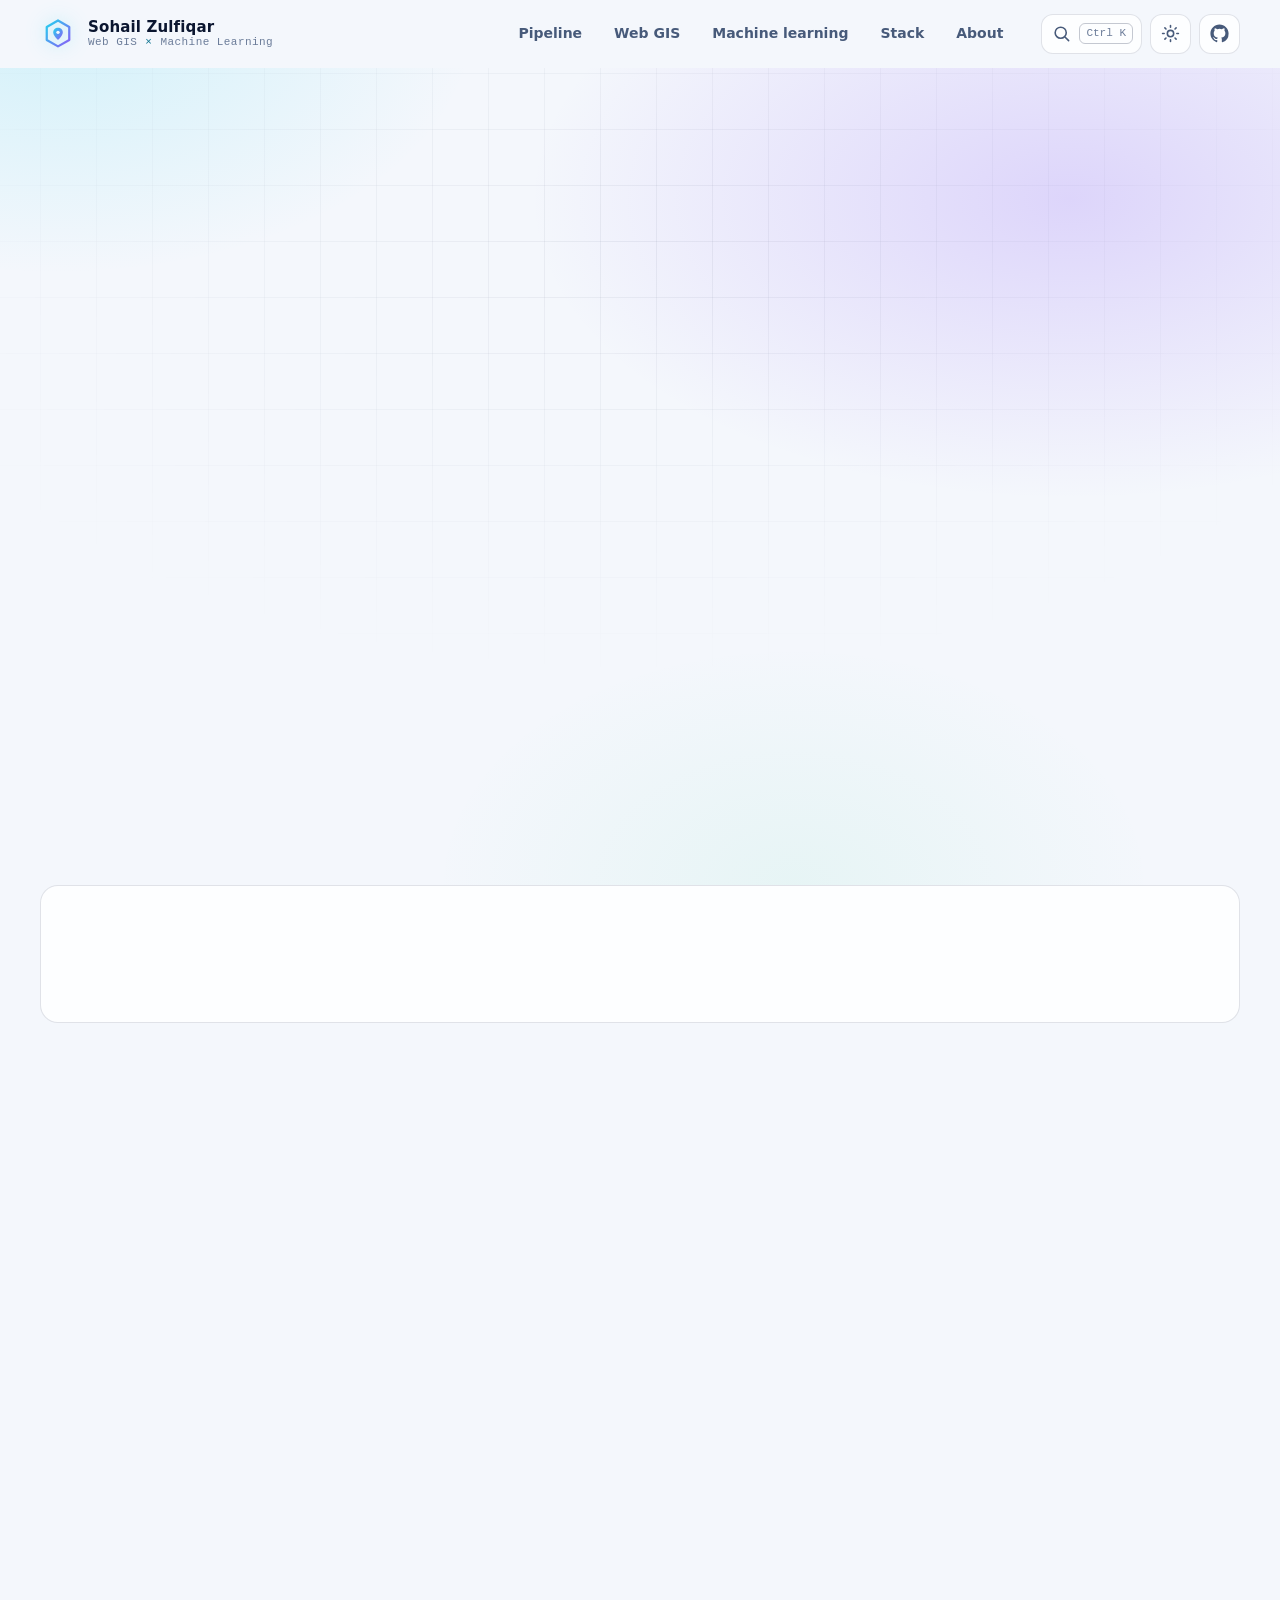
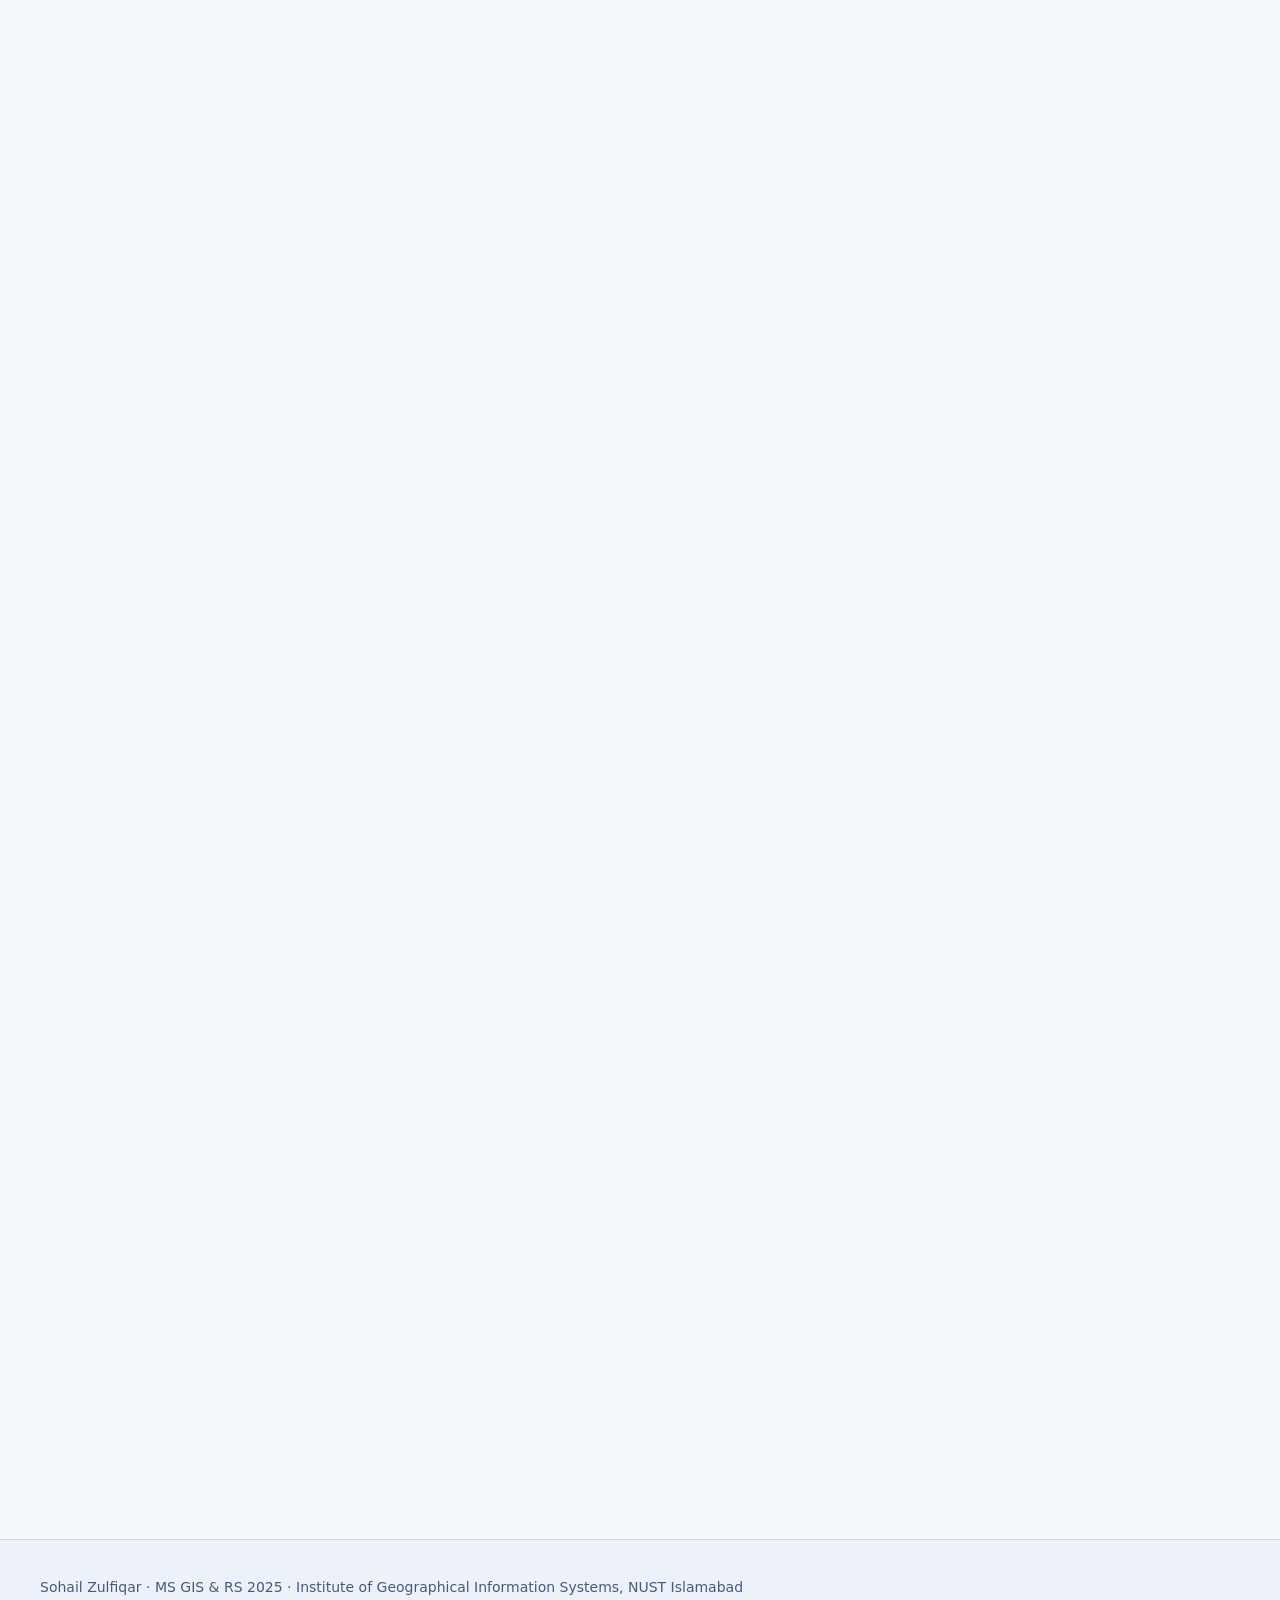
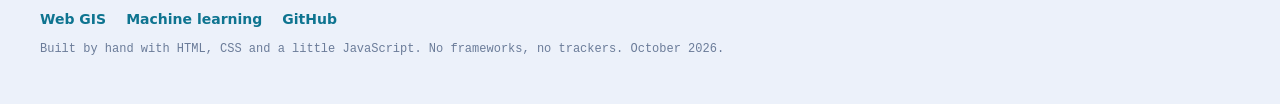
==== index.html @ 29eabd09 "Add the page: content, styles and both colour themes (reads fully without scripts)" ====
<!DOCTYPE html>
<html lang="en" data-theme="dark">
<head>
   <meta charset="utf-8">
   <meta name="viewport" content="width=device-width, initial-scale=1">
   <title>Sohail Zulfiqar · Web GIS × Machine Learning</title>
   <meta name="description" content="Web GIS and machine learning coursework by Sohail Zulfiqar, MS Remote Sensing and GIS at NUST IGIS: Leaflet maps, Django and PostGIS, regression and clustering notebooks.">
   <meta name="color-scheme" content="dark light">
   <meta name="theme-color" content="#050912">
   <meta property="og:type" content="website">
   <meta property="og:title" content="Sohail Zulfiqar · Web GIS × Machine Learning">
   <meta property="og:description" content="Interactive maps, spatial databases and APIs, plus regression and clustering notebooks. Coursework built end to end and published openly.">
   <meta property="og:image" content="https://sohailzulfiqarrao.github.io/assets/img/og-card.png">
   <meta name="twitter:card" content="summary_large_image">
   <link rel="icon" type="image/svg+xml" href="assets/img/favicon.svg">
   <link rel="stylesheet" href="assets/css/style.css">
   <script>
      /* set the theme before the first paint, and tell the CSS that scripts are running */
      (function () {
         var root = document.documentElement;
         root.classList.add('js');
         try {
            var saved = localStorage.getItem('theme');
            if (saved === 'light' || saved === 'dark') { root.dataset.theme = saved; }
            else if (window.matchMedia && matchMedia('(prefers-color-scheme: light)').matches) { root.dataset.theme = 'light'; }
         } catch (e) { /* storage blocked: keep the default */ }
      })();
   </script>
</head>
<body id="top">

<svg width="0" height="0" style="position:absolute" aria-hidden="true" focusable="false">
   <defs>
      <linearGradient id="mark-g" x1="0" y1="0" x2="1" y2="1"><stop offset="0" stop-color="#22d3ee"/><stop offset="1" stop-color="#8b5cf6"/></linearGradient>
      <symbol id="i-arrow" viewBox="0 0 24 24"><path d="M7 17L17 7M8 7h9v9" fill="none" stroke="currentColor" stroke-width="2" stroke-linecap="round" stroke-linejoin="round"/></symbol>
      <symbol id="i-github" viewBox="0 0 24 24"><path fill="currentColor" d="M12 .5C5.65.5.5 5.65.5 12c0 5.08 3.29 9.39 7.86 10.91.58.1.79-.25.79-.56v-2c-3.2.7-3.87-1.37-3.87-1.37-.52-1.33-1.28-1.69-1.28-1.69-1.05-.72.08-.7.08-.7 1.16.08 1.77 1.19 1.77 1.19 1.03 1.77 2.7 1.26 3.36.96.1-.75.4-1.26.73-1.55-2.55-.29-5.24-1.28-5.24-5.69 0-1.26.45-2.28 1.19-3.09-.12-.29-.52-1.46.11-3.05 0 0 .97-.31 3.17 1.18a11 11 0 0 1 5.77 0c2.2-1.49 3.17-1.18 3.17-1.18.63 1.59.23 2.76.11 3.05.74.81 1.19 1.83 1.19 3.09 0 4.42-2.69 5.39-5.25 5.68.41.36.78 1.06.78 2.14v3.17c0 .31.21.67.8.56A11.51 11.51 0 0 0 23.5 12C23.5 5.65 18.35.5 12 .5Z"/></symbol>
      <symbol id="i-search" viewBox="0 0 24 24"><g fill="none" stroke="currentColor" stroke-width="2" stroke-linecap="round"><circle cx="11" cy="11" r="7"/><path d="M21 21l-4.3-4.3"/></g></symbol>
      <symbol id="i-sun" viewBox="0 0 24 24"><g fill="none" stroke="currentColor" stroke-width="2" stroke-linecap="round"><circle cx="12" cy="12" r="4"/><path d="M12 2v2M12 20v2M4.9 4.9l1.4 1.4M17.7 17.7l1.4 1.4M2 12h2M20 12h2M4.9 19.1l1.4-1.4M17.7 6.3l1.4-1.4"/></g></symbol>
      <symbol id="i-moon" viewBox="0 0 24 24"><path d="M21 12.8A9 9 0 1 1 11.2 3a7 7 0 0 0 9.8 9.8z" fill="none" stroke="currentColor" stroke-width="2" stroke-linejoin="round"/></symbol>
      <symbol id="i-menu" viewBox="0 0 24 24"><path d="M4 7h16M4 12h16M4 17h16" fill="none" stroke="currentColor" stroke-width="2" stroke-linecap="round"/></symbol>
      <symbol id="i-globe" viewBox="0 0 24 24"><g fill="none" stroke="currentColor" stroke-width="1.8" stroke-linecap="round"><circle cx="12" cy="12" r="9"/><path d="M3 12h18M12 3a14 14 0 0 1 0 18M12 3a14 14 0 0 0 0 18"/></g></symbol>
      <symbol id="i-db" viewBox="0 0 24 24"><g fill="none" stroke="currentColor" stroke-width="1.8" stroke-linecap="round"><ellipse cx="12" cy="5" rx="8" ry="3"/><path d="M4 5v14c0 1.7 3.6 3 8 3s8-1.3 8-3V5M4 12c0 1.7 3.6 3 8 3s8-1.3 8-3"/></g></symbol>
      <symbol id="i-server" viewBox="0 0 24 24"><g fill="none" stroke="currentColor" stroke-width="1.8" stroke-linecap="round"><rect x="3" y="4" width="18" height="7" rx="2"/><rect x="3" y="13" width="18" height="7" rx="2"/><path d="M7 7.5h.01M7 16.5h.01"/></g></symbol>
      <symbol id="i-map" viewBox="0 0 24 24"><path d="M9 4L3 6v14l6-2 6 2 6-2V4l-6 2-6-2zM9 4v14M15 6v14" fill="none" stroke="currentColor" stroke-width="1.8" stroke-linejoin="round" stroke-linecap="round"/></symbol>
      <symbol id="i-cpu" viewBox="0 0 24 24"><g fill="none" stroke="currentColor" stroke-width="1.8" stroke-linecap="round"><rect x="6" y="6" width="12" height="12" rx="2"/><rect x="10" y="10" width="4" height="4"/><path d="M9 2v3M15 2v3M9 19v3M15 19v3M2 9h3M2 15h3M19 9h3M19 15h3"/></g></symbol>
      <symbol id="i-spark" viewBox="0 0 24 24"><path d="M12 3l1.9 5.1L19 10l-5.1 1.9L12 17l-1.9-5.1L5 10l5.1-1.9zM19 16l.8 2.2L22 19l-2.2.8L19 22l-.8-2.2L16 19l2.2-.8z" fill="none" stroke="currentColor" stroke-width="1.6" stroke-linejoin="round"/></symbol>
      <symbol id="i-cmd" viewBox="0 0 24 24"><path d="M9 6a3 3 0 1 0-3 3h12a3 3 0 1 0-3-3v12a3 3 0 1 0 3-3H6a3 3 0 1 0 3 3V6z" fill="none" stroke="currentColor" stroke-width="1.8" stroke-linejoin="round"/></symbol>
   </defs>
</svg>

<a class="skip-link" href="#main">Skip to content</a>

<header class="site-header" id="site-header">
   <div class="wrap bar">
      <a class="brand" href="#top" aria-label="Sohail Zulfiqar, back to the top">
         <svg class="mark" viewBox="0 0 64 64" aria-hidden="true">
            <path d="M32 8l20 11.5v23L32 54 12 42.5v-23z" fill="none" stroke="url(#mark-g)" stroke-width="4" stroke-linejoin="round"/>
            <path d="M32 21c-5 0-8.5 3.7-8.5 8.2 0 6 8.5 13 8.5 13s8.5-7 8.5-13C40.5 24.7 37 21 32 21z" fill="url(#mark-g)"/>
            <circle cx="32" cy="29" r="3" fill="var(--bg)"/>
         </svg>
         <span class="brand-text"><strong>Sohail Zulfiqar</strong><small>Web GIS <i>×</i> Machine Learning</small></span>
      </a>

      <nav id="nav" class="nav" aria-label="Sections">
         <a href="#pipeline">Pipeline</a>
         <a href="#webgis">Web GIS</a>
         <a href="#ml">Machine learning</a>
         <a href="#stack">Stack</a>
         <a href="#about">About</a>
      </nav>

      <div class="tools">
         <button class="icon-btn kbd-btn" id="open-palette" type="button" aria-label="Open quick jump (Ctrl K)">
            <svg aria-hidden="true"><use href="#i-search"/></svg><span class="kbd">Ctrl K</span>
         </button>
         <button class="icon-btn" id="theme-toggle" type="button" aria-label="Switch colour theme">
            <svg class="sun" aria-hidden="true"><use href="#i-sun"/></svg>
            <svg class="moon" aria-hidden="true"><use href="#i-moon"/></svg>
         </button>
         <a class="icon-btn" href="https://github.com/sohailzulfiqarrao" target="_blank" rel="noopener" aria-label="GitHub profile">
            <svg aria-hidden="true"><use href="#i-github"/></svg>
         </a>
         <button class="icon-btn menu-btn" id="menu-toggle" type="button" aria-label="Open menu" aria-expanded="false" aria-controls="nav">
            <svg aria-hidden="true"><use href="#i-menu"/></svg>
         </button>
      </div>
   </div>
</header>

<main id="main">

<!-- ============ HERO ============ -->
<section class="hero" aria-labelledby="hero-title">
   <div class="hero-bg" aria-hidden="true"></div>
   <div class="wrap hero-grid">
      <div class="hero-copy">
         <p class="chip reveal"><i class="dot live"></i> MS Remote Sensing &amp; GIS · NUST IGIS · Fall 2026</p>
         <h1 id="hero-title" class="reveal">Web GIS meets <span class="grad">machine&nbsp;learning</span>.</h1>
         <p class="lead reveal">
            Interactive maps, spatial databases and APIs on one side. Regression and clustering notebooks on the other.
            Coursework built end to end, with a live page and a written report for every piece.
         </p>
         <div class="cta reveal">
            <a class="btn btn-primary" href="https://sohailzulfiqarrao.github.io/webgis-ms25igis-578135/" target="_blank" rel="noopener">
               Explore the Web GIS labs <svg aria-hidden="true"><use href="#i-arrow"/></svg>
            </a>
            <a class="btn btn-ghost" href="https://sohailzulfiqarrao.github.io/aml-ms25igis-578135/" target="_blank" rel="noopener">
               See the ML assignments <svg aria-hidden="true"><use href="#i-arrow"/></svg>
            </a>
         </div>
         <ul class="meta-row reveal" aria-label="Main tools">
            <li>Leaflet</li><li>Django</li><li>PostGIS</li><li>Python</li><li>scikit-learn</li>
         </ul>
      </div>

      <div class="viz reveal" aria-label="Pakistan's 160 districts drawn as a network graph">
         <div class="viz-bar">
            <span class="dots" aria-hidden="true"><i></i><i></i><i></i></span>
            <span class="viz-title">pakistan.districts &rarr; graph</span>
            <span class="viz-tag">160 nodes · k = 3</span>
         </div>
         <div class="viz-stage">
            <canvas id="network" aria-hidden="true"></canvas>
            <div class="viz-fallback" aria-hidden="true">160 districts · 7 provinces</div>
            <div class="hud" aria-label="Recent results">
               <div class="hud-head"><span>results.log</span><span class="rec"><i class="dot live"></i> verified</span></div>
               <pre class="hud-body" id="hud-body" aria-live="off"></pre>
               <noscript><pre class="hud-body">[webgis] 160 districts saved to PostGIS
[webgis] /api/where/ → Islamabad · pop 2,363,863
[ml]     OLS, 87 rows · test R² 0.785 · RMSE 1.78 mm
[ml]     K-means k=10 · ARI 0.62 on 25,311 unseen offers</pre></noscript>
            </div>
         </div>
      </div>
   </div>
</section>

<!-- ============ NUMBERS ============ -->
<section class="stats" aria-label="At a glance">
   <div class="wrap stats-grid">
      <div class="stat reveal"><strong data-count="4">4</strong><span>Web GIS labs shipped</span></div>
      <div class="stat reveal"><strong data-count="160">160</strong><span>districts in PostGIS</span></div>
      <div class="stat reveal"><strong data-count="2">2</strong><span>machine learning assignments</span></div>
      <div class="stat reveal"><strong data-count="35311">35,311</strong><span>product offers clustered</span></div>
   </div>
</section>

<!-- ============ PIPELINE ============ -->
<section class="section" id="pipeline" aria-labelledby="pipeline-title">
   <div class="wrap">
      <header class="section-head reveal">
         <p class="kicker">// how it fits together</p>
         <h2 id="pipeline-title">One pipeline, two disciplines</h2>
         <p class="lead">Every project here sits on the same path, from raw spatial data to something a person can open in a browser.</p>
      </header>

      <ol class="steps">
         <li class="step reveal">
            <span class="step-icon"><svg aria-hidden="true"><use href="#i-globe"/></svg></span>
            <h3>Collect</h3>
            <p>Shapefiles and open data cleaned in QGIS and GDAL, exported as GeoJSON.</p>
            <p class="step-tags">QGIS · GDAL · GeoJSON</p>
         </li>
         <li class="step reveal">
            <span class="step-icon"><svg aria-hidden="true"><use href="#i-db"/></svg></span>
            <h3>Store</h3>
            <p>A spatial database with geometry columns and GiST indexes.</p>
            <p class="step-tags">PostgreSQL · PostGIS</p>
         </li>
         <li class="step reveal">
            <span class="step-icon"><svg aria-hidden="true"><use href="#i-server"/></svg></span>
            <h3>Serve</h3>
            <p>Django and GeoDjango publish the data as a GeoJSON API and an admin panel.</p>
            <p class="step-tags">Django · GeoDjango</p>
         </li>
         <li class="step reveal">
            <span class="step-icon"><svg aria-hidden="true"><use href="#i-map"/></svg></span>
            <h3>Map</h3>
            <p>Leaflet draws it: shaded districts, proportional symbols, popups and layers.</p>
            <p class="step-tags">Leaflet · OpenStreetMap</p>
         </li>
         <li class="step reveal">
            <span class="step-icon"><svg aria-hidden="true"><use href="#i-cpu"/></svg></span>
            <h3>Learn</h3>
            <p>Regression and clustering in notebooks, validated on data the model never saw.</p>
            <p class="step-tags">Python · scikit-learn · statsmodels</p>
         </li>
         <li class="step step-next reveal">
            <span class="step-icon"><svg aria-hidden="true"><use href="#i-spark"/></svg></span>
            <h3>Next</h3>
            <p>Model predictions as live layers on the map.</p>
            <p class="step-tags">on the roadmap</p>
         </li>
      </ol>
   </div>
</section>

<!-- ============ WEB GIS ============ -->
<section class="section" id="webgis" aria-labelledby="webgis-title">
   <div class="wrap">
      <header class="section-head reveal">
         <p class="kicker">// course 01 · Web GIS · Dr. Shahid Nawaz Khan</p>
         <h2 id="webgis-title">Web GIS labs</h2>
         <p class="lead">From a first Leaflet map to a Django app on a spatial database. Each lab has a live map and a written report.</p>
      </header>

      <div class="grid grid-2">
         <article class="card reveal" data-spot>
            <a class="media" href="https://sohailzulfiqarrao.github.io/webgis-ms25igis-578135/lab-1-First-Web-Map/" target="_blank" rel="noopener" tabindex="-1" aria-hidden="true">
               <img src="assets/img/lab-1.jpg" width="1100" height="700" loading="lazy" alt="">
            </a>
            <div class="body">
               <p class="meta"><span class="badge">Lab 01</span><span>2 hours</span></p>
               <h3>First Web Map</h3>
               <p>A Leaflet map of Islamabad with markers, popups and circles around the NUST campus, IGIS and the Faisal Mosque, published with GitHub Pages.</p>
               <ul class="tags"><li>HTML</li><li>CSS</li><li>Leaflet</li><li>Git</li></ul>
               <div class="actions">
                  <a class="link" href="https://sohailzulfiqarrao.github.io/webgis-ms25igis-578135/lab-1-First-Web-Map/" target="_blank" rel="noopener">Open map <svg aria-hidden="true"><use href="#i-arrow"/></svg></a>
                  <a class="link" href="https://github.com/sohailzulfiqarrao/webgis-ms25igis-578135/blob/main/lab-1-First-Web-Map/reports/lab01-report.md" target="_blank" rel="noopener">Report</a>
               </div>
            </div>
         </article>

         <article class="card reveal" data-spot>
            <a class="media" href="https://sohailzulfiqarrao.github.io/webgis-ms25igis-578135/lab-2-district-explorer/" target="_blank" rel="noopener" tabindex="-1" aria-hidden="true">
               <img src="assets/img/lab-2.jpg" width="1100" height="700" loading="lazy" alt="">
            </a>
            <div class="body">
               <p class="meta"><span class="badge">Lab 02</span><span>3 hours</span></p>
               <h3>District Explorer</h3>
               <p>Pakistan's 160 districts from a shapefile, converted to GeoJSON and shaded by 2023 census population, with popups, a legend and a province filter.</p>
               <ul class="tags"><li>QGIS</li><li>GeoJSON</li><li>Leaflet</li><li>JavaScript</li></ul>
               <div class="actions">
                  <a class="link" href="https://sohailzulfiqarrao.github.io/webgis-ms25igis-578135/lab-2-district-explorer/" target="_blank" rel="noopener">Open map <svg aria-hidden="true"><use href="#i-arrow"/></svg></a>
                  <a class="link" href="https://github.com/sohailzulfiqarrao/webgis-ms25igis-578135/blob/main/lab-2-district-explorer/report.md" target="_blank" rel="noopener">Report</a>
               </div>
            </div>
         </article>

         <article class="card reveal" data-spot>
            <a class="media" href="https://sohailzulfiqarrao.github.io/webgis-ms25igis-578135/lab-3-district-dashboard/" target="_blank" rel="noopener" tabindex="-1" aria-hidden="true">
               <img src="assets/img/lab-3.jpg" width="1100" height="700" loading="lazy" alt="">
            </a>
            <div class="body">
               <p class="meta"><span class="badge">Lab 03</span><span>3 hours</span></p>
               <h3>District Dashboard</h3>
               <p>Three basemaps and a layer control, density shading with hover highlighting, proportional circles in their own pane, and map events.</p>
               <ul class="tags"><li>QGIS</li><li>Leaflet</li><li>Layer control</li><li>Events</li></ul>
               <div class="actions">
                  <a class="link" href="https://sohailzulfiqarrao.github.io/webgis-ms25igis-578135/lab-3-district-dashboard/" target="_blank" rel="noopener">Open map <svg aria-hidden="true"><use href="#i-arrow"/></svg></a>
                  <a class="link" href="https://github.com/sohailzulfiqarrao/webgis-ms25igis-578135/blob/main/lab-3-district-dashboard/report.md" target="_blank" rel="noopener">Report</a>
               </div>
            </div>
         </article>

         <article class="card reveal" data-spot>
            <a class="media" href="https://sohailzulfiqarrao.github.io/webgis-ms25igis-578135/lab-4-GeoDjango_Getting_Started/web/" target="_blank" rel="noopener" tabindex="-1" aria-hidden="true">
               <img src="assets/img/lab-4.jpg" width="1100" height="700" loading="lazy" alt="">
            </a>
            <div class="body">
               <p class="meta"><span class="badge">Lab 04</span><span>3 hours</span><span class="pill">static snapshot</span></p>
               <h3>GeoDjango with PostGIS</h3>
               <p>The 160 districts move into PostGIS. Django serves them as GeoJSON, the admin panel edits them, and PostGIS answers which district contains a clicked point.</p>
               <ul class="tags"><li>Django</li><li>PostGIS</li><li>GeoDjango</li><li>Admin</li></ul>
               <div class="actions">
                  <a class="link" href="https://sohailzulfiqarrao.github.io/webgis-ms25igis-578135/lab-4-GeoDjango_Getting_Started/web/" target="_blank" rel="noopener">Open snapshot <svg aria-hidden="true"><use href="#i-arrow"/></svg></a>
                  <a class="link" href="https://github.com/sohailzulfiqarrao/webgis-ms25igis-578135/blob/main/lab-4-GeoDjango_Getting_Started/report.md" target="_blank" rel="noopener">Report</a>
               </div>
            </div>
         </article>
      </div>

      <p class="more reveal"><a class="btn btn-ghost" href="https://sohailzulfiqarrao.github.io/webgis-ms25igis-578135/" target="_blank" rel="noopener">Open the Web GIS hub <svg aria-hidden="true"><use href="#i-arrow"/></svg></a></p>
   </div>
</section>

<!-- ============ MACHINE LEARNING ============ -->
<section class="section" id="ml" aria-labelledby="ml-title">
   <div class="wrap">
      <header class="section-head reveal">
         <p class="kicker">// course 02 · Applied Machine Learning · Dr Hammad Gilani</p>
         <h2 id="ml-title">Machine learning assignments</h2>
         <p class="lead">Notebooks with the method, the diagnostics and an honest read of the results.</p>
      </header>

      <div class="grid grid-2">
         <article class="card card-ml reveal" data-spot>
            <a class="media" href="https://sohailzulfiqarrao.github.io/aml-ms25igis-578135/Assignments/Assignment%201/" target="_blank" rel="noopener" tabindex="-1" aria-hidden="true">
               <img src="assets/img/ml-1.jpg" width="1100" height="700" loading="lazy" alt="">
            </a>
            <div class="body">
               <p class="meta"><span class="badge badge-ml">Assignment 01</span><span>regression</span></p>
               <h3>Predicting evapotranspiration over Islamabad</h3>
               <p>Multiple linear regression on 87 observations of vegetation indices and climate variables, with collinearity pruned by variance inflation factors.</p>
               <dl class="metrics">
                  <div><dt>0.785</dt><dd>test R²</dd></div>
                  <div><dt>1.78 mm</dt><dd>test RMSE</dd></div>
                  <div><dt>NDVI</dt><dd>strongest predictor</dd></div>
               </dl>
               <ul class="tags"><li>Python</li><li>scikit-learn</li><li>statsmodels</li><li>VIF</li></ul>
               <div class="actions">
                  <a class="link" href="https://sohailzulfiqarrao.github.io/aml-ms25igis-578135/Assignments/Assignment%201/" target="_blank" rel="noopener">Results <svg aria-hidden="true"><use href="#i-arrow"/></svg></a>
                  <a class="link" href="https://github.com/sohailzulfiqarrao/aml-ms25igis-578135/blob/main/Assignments/Assignment%201/report.md" target="_blank" rel="noopener">Report</a>
                  <a class="link" href="https://github.com/sohailzulfiqarrao/aml-ms25igis-578135/blob/main/Assignments/Assignment%201/Islamabd_MLR_Assignment.ipynb" target="_blank" rel="noopener">Notebook</a>
               </div>
            </div>
         </article>

         <article class="card card-ml reveal" data-spot>
            <a class="media" href="https://sohailzulfiqarrao.github.io/aml-ms25igis-578135/Assignments/Assignment%202/" target="_blank" rel="noopener" tabindex="-1" aria-hidden="true">
               <img src="assets/img/ml-2.jpg" width="1100" height="700" loading="lazy" alt="">
            </a>
            <div class="body">
               <p class="meta"><span class="badge badge-ml">Assignment 02</span><span>clustering</span></p>
               <h3>Clustering e-commerce product offers</h3>
               <p>K-means, Ward, DBSCAN and Gaussian mixtures on 35,311 PriceRunner titles, embedded with TF-IDF and LSA, scored on offers never used for fitting.</p>
               <dl class="metrics">
                  <div><dt>0.62</dt><dd>ARI, K-means (k = 10)</dd></div>
                  <div><dt>25,311</dt><dd>unseen offers scored</dd></div>
                  <div><dt>0.82</dt><dd>stability under resampling</dd></div>
               </dl>
               <ul class="tags"><li>Python</li><li>scikit-learn</li><li>t-SNE</li><li>TF-IDF</li></ul>
               <div class="actions">
                  <a class="link" href="https://sohailzulfiqarrao.github.io/aml-ms25igis-578135/Assignments/Assignment%202/" target="_blank" rel="noopener">Results <svg aria-hidden="true"><use href="#i-arrow"/></svg></a>
                  <a class="link" href="https://sohailzulfiqarrao.github.io/aml-ms25igis-578135/Assignments/Assignment%202/Clustering_Report.pdf" target="_blank" rel="noopener">Report (PDF)</a>
                  <a class="link" href="https://github.com/sohailzulfiqarrao/aml-ms25igis-578135/blob/main/Assignments/Assignment%202/Clustering_Assignment.ipynb" target="_blank" rel="noopener">Notebook</a>
               </div>
            </div>
         </article>
      </div>

      <p class="more reveal"><a class="btn btn-ghost" href="https://sohailzulfiqarrao.github.io/aml-ms25igis-578135/" target="_blank" rel="noopener">Open the machine learning hub <svg aria-hidden="true"><use href="#i-arrow"/></svg></a></p>
   </div>
</section>

<!-- ============ STACK ============ -->
<section class="section" id="stack" aria-labelledby="stack-title">
   <div class="wrap">
      <header class="section-head reveal">
         <p class="kicker">// tools in use</p>
         <h2 id="stack-title">The stack</h2>
         <p class="lead">What the labs and assignments above were actually built with.</p>
      </header>

      <div class="stack-grid">
         <div class="stack-col reveal">
            <h3><i class="swatch c-cyan"></i> Geospatial</h3>
            <ul class="chips"><li>QGIS</li><li>GDAL / ogr2ogr</li><li>GeoJSON</li><li>PostgreSQL + PostGIS</li><li>OpenStreetMap</li><li>Esri basemaps</li></ul>
         </div>
         <div class="stack-col reveal">
            <h3><i class="swatch c-violet"></i> Web and backend</h3>
            <ul class="chips"><li>Leaflet</li><li>JavaScript</li><li>HTML &amp; CSS</li><li>Django + GeoDjango</li><li>Git &amp; GitHub Pages</li><li>VS Code</li></ul>
         </div>
         <div class="stack-col reveal">
            <h3><i class="swatch c-green"></i> Machine learning</h3>
            <ul class="chips"><li>Python</li><li>Jupyter</li><li>pandas &amp; NumPy</li><li>scikit-learn</li><li>statsmodels</li><li>Matplotlib &amp; seaborn</li></ul>
         </div>
      </div>
   </div>
</section>

<!-- ============ ABOUT ============ -->
<section class="section" id="about" aria-labelledby="about-title">
   <div class="wrap">
      <div class="about reveal">
         <div class="about-copy">
            <p class="kicker">// about</p>
            <h2 id="about-title">Sohail Zulfiqar</h2>
            <p class="lead">
               MS Remote Sensing and GIS student (2025 cohort) at the Institute of Geographical Information Systems,
               NUST, Islamabad. This page gathers my coursework in Web GIS and Applied Machine Learning: small, finished
               projects, each with a live page and a written report.
            </p>
            <div class="cta">
               <a class="btn btn-primary" href="https://github.com/sohailzulfiqarrao" target="_blank" rel="noopener">
                  <svg aria-hidden="true"><use href="#i-github"/></svg> github.com/sohailzulfiqarrao
               </a>
               <a class="btn btn-ghost" href="https://shahidnawazkhan.github.io/Fall2026WebGIS/" target="_blank" rel="noopener">
                  Web GIS course page <svg aria-hidden="true"><use href="#i-arrow"/></svg>
               </a>
            </div>
         </div>
         <dl class="about-facts">
            <div><dt>Program</dt><dd>MS Remote Sensing &amp; GIS, 2025</dd></div>
            <div><dt>Institute</dt><dd>IGIS, NUST Islamabad</dd></div>
            <div><dt>Web GIS</dt><dd>Dr. Shahid Nawaz Khan</dd></div>
            <div><dt>Applied ML</dt><dd>Dr Hammad Gilani</dd></div>
         </dl>
         <img class="about-logo" src="assets/img/nust-logo.jpg" width="160" height="80" alt="NUST: Defining futures" loading="lazy">
      </div>
   </div>
</section>

</main>

<footer class="site-footer">
   <div class="wrap foot">
      <p>Sohail Zulfiqar · MS GIS &amp; RS 2025 · Institute of Geographical Information Systems, NUST Islamabad</p>
      <p class="foot-links">
         <a href="https://sohailzulfiqarrao.github.io/webgis-ms25igis-578135/" target="_blank" rel="noopener">Web GIS</a>
         <a href="https://sohailzulfiqarrao.github.io/aml-ms25igis-578135/" target="_blank" rel="noopener">Machine learning</a>
         <a href="https://github.com/sohailzulfiqarrao" target="_blank" rel="noopener">GitHub</a>
      </p>
      <p class="fine">Built by hand with HTML, CSS and a little JavaScript. No frameworks, no trackers. October 2026.</p>
   </div>
</footer>

<!-- quick jump (Ctrl K) -->
<dialog id="palette" class="palette" aria-label="Quick jump">
   <form method="dialog" class="palette-form">
      <div class="palette-input">
         <svg aria-hidden="true"><use href="#i-search"/></svg>
         <input id="palette-q" type="text" placeholder="Jump to a section, lab or assignment" autocomplete="off" spellcheck="false" aria-controls="palette-list" aria-label="Search">
         <button class="kbd" value="close" aria-label="Close">Esc</button>
      </div>
      <ul id="palette-list" class="palette-list" role="listbox"></ul>
      <p class="palette-hint"><span class="kbd">↑</span><span class="kbd">↓</span> move <span class="kbd">Enter</span> open</p>
   </form>
</dialog>


</body>
</html>
---- assets/css/style.css ----
/* ==========================================================================
   Web GIS x Machine Learning: main page
   Dark "neural graph" look by default, full light theme, no external requests.
   ========================================================================== */

:root {
   --bg: #050912;
   --bg-2: #0a1222;
   --surface: rgba(13, 24, 48, .72);
   --surface-solid: #0d1830;
   --surface-2: rgba(20, 34, 66, .7);
   --line: rgba(148, 163, 184, .16);
   --line-strong: rgba(148, 163, 184, .3);
   --text: #e8eefb;
   --muted: #a3b3cc;
   --dim: #6f819d;

   --cyan: 34 211 238;
   --violet: 139 92 246;
   --green: 52 211 153;
   --amber: 245 185 66;
   --accent: rgb(var(--cyan));
   --accent-2: rgb(var(--violet));
   --accent-text: #67e8f9;          /* readable accent for text on the dark page */

   --grad: linear-gradient(120deg, #22d3ee 0%, #6366f1 52%, #a855f7 100%);
   --glow: 0 0 0 1px rgb(var(--cyan) / .25), 0 12px 40px rgb(var(--violet) / .18);
   --shadow: 0 18px 50px rgb(2 6 18 / .55);
   --radius: 18px;

   --mono: "JetBrains Mono", "Cascadia Code", ui-monospace, SFMono-Regular, Menlo, Consolas, monospace;
   --sans: "Inter", ui-sans-serif, system-ui, "Segoe UI Variable Text", "Segoe UI", Roboto, "Helvetica Neue", Arial, sans-serif;

   --header-h: 68px;
   color-scheme: dark;
}

:root[data-theme="light"] {
   --bg: #f4f7fc;
   --bg-2: #eaf0fa;
   --surface: rgba(255, 255, 255, .82);
   --surface-solid: #ffffff;
   --surface-2: rgba(238, 243, 252, .9);
   --line: rgba(15, 30, 66, .12);
   --line-strong: rgba(15, 30, 66, .24);
   --text: #0b1630;
   --muted: #475a7a;
   --dim: #6b7c99;
   --accent: #0891b2;
   --accent-2: #6d28d9;
   --accent-text: #0e7490;
   --grad: linear-gradient(120deg, #0891b2 0%, #4f46e5 52%, #7c3aed 100%);
   --glow: 0 0 0 1px rgb(8 145 178 / .22), 0 12px 34px rgb(79 70 229 / .14);
   --shadow: 0 16px 44px rgb(20 40 90 / .14);
   color-scheme: light;
}

/* ---------- base ---------- */
*, *::before, *::after { box-sizing: border-box; }
html { scroll-behavior: smooth; scroll-padding-top: calc(var(--header-h) + 12px); -webkit-text-size-adjust: 100%; }
body {
   margin: 0;
   font-family: var(--sans);
   font-size: 16px;
   line-height: 1.6;
   color: var(--text);
   background: var(--bg);
   -webkit-font-smoothing: antialiased;
   overflow-x: hidden;
}
img, svg, canvas { display: block; max-width: 100%; }
a { color: inherit; text-decoration: none; }
h1, h2, h3, p, ul, ol, dl, dd { margin: 0; }
ul, ol { padding: 0; list-style: none; }
button { font: inherit; color: inherit; cursor: pointer; }
:focus-visible { outline: 2px solid var(--accent); outline-offset: 3px; border-radius: 6px; }
::selection { background: rgb(var(--violet) / .35); }

.wrap { width: min(1200px, 100% - 2 * clamp(16px, 4vw, 32px)); margin-inline: auto; }
.sr-only { position: absolute; width: 1px; height: 1px; overflow: hidden; clip: rect(0 0 0 0); white-space: nowrap; }
.skip-link { position: fixed; left: 16px; top: -60px; z-index: 100; padding: 10px 16px; border-radius: 10px; color: #04101e; background: #67e8f9; font-weight: 700; transition: top .2s; }
.skip-link:focus { top: 12px; }

/* ---------- header ---------- */
.site-header {
   position: sticky; top: 0; z-index: 50;
   height: var(--header-h);
   border-bottom: 1px solid transparent;
   transition: background .3s, border-color .3s, backdrop-filter .3s;
}
.site-header.scrolled {
   background: color-mix(in srgb, var(--bg) 78%, transparent);
   backdrop-filter: blur(14px) saturate(1.4);
   -webkit-backdrop-filter: blur(14px) saturate(1.4);
   border-color: var(--line);
}
.bar { display: flex; align-items: center; gap: 24px; height: 100%; }
.brand { display: flex; align-items: center; gap: 12px; }
.mark { width: 36px; height: 36px; flex: none; filter: drop-shadow(0 0 10px rgb(var(--cyan) / .35)); }
.brand-text { display: grid; line-height: 1.15; }
.brand-text strong { font-size: 15px; letter-spacing: .01em; white-space: nowrap; }
.brand-text small { font-family: var(--mono); font-size: 11px; color: var(--dim); letter-spacing: .04em; }
.brand-text small i { font-style: normal; color: var(--accent-text); padding: 0 1px; }

.nav { display: flex; gap: 4px; margin-left: auto; }
.nav a { padding: 8px 14px; border-radius: 10px; font-size: 14px; font-weight: 550; color: var(--muted); transition: color .2s, background .2s; }
.nav a:hover { color: var(--text); background: var(--surface-2); }
.nav a.active { color: var(--text); background: rgb(var(--cyan) / .12); box-shadow: inset 0 0 0 1px rgb(var(--cyan) / .25); }

.tools { display: flex; align-items: center; gap: 8px; }
.icon-btn {
   display: inline-flex; align-items: center; justify-content: center; gap: 8px;
   height: 40px; min-width: 40px; padding: 0 10px;
   border: 1px solid var(--line); border-radius: 12px;
   background: var(--surface); color: var(--muted);
   transition: color .2s, border-color .2s, background .2s, transform .2s;
}
.icon-btn:hover { color: var(--text); border-color: var(--line-strong); transform: translateY(-1px); }
.icon-btn svg { width: 19px; height: 19px; }
.kbd { font-family: var(--mono); font-size: 11px; line-height: 1; padding: 4px 6px; border: 1px solid var(--line-strong); border-radius: 6px; color: var(--dim); background: transparent; }
.kbd-btn .kbd { margin-right: -2px; }
.menu-btn { display: none; }
.sun { display: none; }
:root[data-theme="light"] .sun { display: block; }
:root[data-theme="light"] .moon { display: none; }

/* ---------- shared pieces ---------- */
.chip {
   display: inline-flex; align-items: center; gap: 10px;
   padding: 7px 14px; border: 1px solid var(--line-strong); border-radius: 999px;
   font-family: var(--mono); font-size: 12px; letter-spacing: .03em; color: var(--muted);
   background: var(--surface);
}
.dot { width: 8px; height: 8px; border-radius: 50%; background: var(--dim); display: inline-block; }
.dot.live { background: rgb(var(--green)); box-shadow: 0 0 0 0 rgb(var(--green) / .6); animation: pulse 2.4s infinite; }
@keyframes pulse { 70% { box-shadow: 0 0 0 8px rgb(var(--green) / 0); } 100% { box-shadow: 0 0 0 0 rgb(var(--green) / 0); } }

.grad { background: var(--grad); -webkit-background-clip: text; background-clip: text; color: transparent; }

.btn {
   display: inline-flex; align-items: center; gap: 10px;
   padding: 13px 22px; border-radius: 14px; border: 1px solid transparent;
   font-weight: 650; font-size: 15px; line-height: 1.2;
   transition: transform .2s, box-shadow .25s, background .2s, border-color .2s;
}
.btn svg { width: 18px; height: 18px; flex: none; }
.btn-primary { color: #04101e; background: var(--grad); box-shadow: 0 10px 30px rgb(var(--violet) / .35); }
:root[data-theme="light"] .btn-primary { color: #fff; }
.btn-primary:hover { transform: translateY(-2px); box-shadow: 0 14px 38px rgb(var(--violet) / .5); }
.btn-ghost { color: var(--text); background: var(--surface); border-color: var(--line-strong); }
.btn-ghost:hover { transform: translateY(-2px); border-color: rgb(var(--cyan) / .6); box-shadow: var(--glow); }

.kicker { font-family: var(--mono); font-size: 13px; letter-spacing: .04em; color: var(--accent-text); margin-bottom: 14px; }
.lead { color: var(--muted); font-size: clamp(16px, 1.5vw, 19px); max-width: 62ch; }

.section { padding: clamp(64px, 9vw, 120px) 0; position: relative; }
.section-head { margin-bottom: clamp(32px, 5vw, 56px); }
.section-head h2 { font-size: clamp(30px, 4.2vw, 46px); line-height: 1.1; letter-spacing: -.025em; margin-bottom: 16px; }

/* ---------- hero ---------- */
.hero { position: relative; padding: clamp(28px, 6vw, 80px) 0 clamp(40px, 6vw, 72px); overflow: clip; }
.hero-bg {
   position: absolute; inset: -20% -10% 0; z-index: -1; pointer-events: none;
   background:
      radial-gradient(900px 500px at 78% 30%, rgb(var(--violet) / .22), transparent 60%),
      radial-gradient(700px 420px at 12% 12%, rgb(var(--cyan) / .16), transparent 60%),
      radial-gradient(600px 400px at 60% 100%, rgb(var(--green) / .07), transparent 60%);
}
.hero-bg::after {
   content: ""; position: absolute; inset: 0;
   background-image: linear-gradient(var(--line) 1px, transparent 1px), linear-gradient(90deg, var(--line) 1px, transparent 1px);
   background-size: 56px 56px;
   mask-image: radial-gradient(ellipse 70% 60% at 50% 35%, #000 0%, transparent 75%);
   -webkit-mask-image: radial-gradient(ellipse 70% 60% at 50% 35%, #000 0%, transparent 75%);
   opacity: .5;
}
.hero-grid { display: grid; grid-template-columns: minmax(0, 1.02fr) minmax(0, 1fr); gap: clamp(28px, 5vw, 72px); align-items: center; }
.hero-copy h1 { font-size: clamp(38px, 5.6vw, 72px); line-height: 1.03; letter-spacing: -.035em; font-weight: 760; margin: 22px 0 22px; text-wrap: balance; }
.hero-copy .lead { margin-bottom: 30px; }
.cta { display: flex; flex-wrap: wrap; gap: 12px; }
.meta-row { display: flex; flex-wrap: wrap; gap: 8px 18px; margin-top: 30px; font-family: var(--mono); font-size: 12.5px; color: var(--dim); }
.meta-row li::before { content: "/ "; color: var(--accent-text); opacity: .8; }

.viz {
   position: relative; border: 1px solid var(--line-strong); border-radius: 22px; overflow: hidden;
   background: linear-gradient(160deg, rgb(10 20 42 / .86), rgb(8 14 30 / .92));
   box-shadow: var(--shadow), var(--glow);
}
:root[data-theme="light"] .viz { background: linear-gradient(160deg, #0d1a38, #0a1226); }
.viz-bar { display: flex; align-items: center; gap: 12px; padding: 11px 16px; border-bottom: 1px solid rgb(148 163 184 / .16); font-family: var(--mono); font-size: 11.5px; color: #8fa3c2; }
.dots { display: inline-flex; gap: 6px; }
.dots i { width: 10px; height: 10px; border-radius: 50%; background: #2a3a5c; }
.dots i:nth-child(1) { background: #ff6b6b; opacity: .8; } .dots i:nth-child(2) { background: #f5b942; opacity: .8; } .dots i:nth-child(3) { background: #34d399; opacity: .8; }
.viz-title { flex: 1; }
.viz-tag { padding: 3px 9px; border: 1px solid rgb(var(--cyan) / .3); border-radius: 999px; color: #67e8f9; background: rgb(var(--cyan) / .08); }
.viz-stage { position: relative; aspect-ratio: 1 / 1.1; }
#network { position: absolute; inset: 0; width: 100%; height: 100%; }
.viz-fallback { position: absolute; inset: 0; display: none; place-items: center; font-family: var(--mono); color: #8fa3c2; }
.hud {
   position: absolute; left: 14px; right: 14px; bottom: 14px;
   border: 1px solid rgb(148 163 184 / .22); border-radius: 14px;
   background: rgb(6 12 26 / .78); backdrop-filter: blur(10px); -webkit-backdrop-filter: blur(10px);
   font-family: var(--mono); color: #c3d2ea;
}
.hud-head { display: flex; justify-content: space-between; align-items: center; padding: 8px 14px; border-bottom: 1px solid rgb(148 163 184 / .16); font-size: 11px; color: #8fa3c2; letter-spacing: .05em; }
.rec { display: inline-flex; align-items: center; gap: 7px; }
.hud-body { margin: 0; padding: 10px 14px 12px; min-height: 6.9em; font: inherit; font-size: 12px; line-height: 1.6; white-space: pre-wrap; overflow-wrap: anywhere; }
.hud-body .p { color: #67e8f9; }
.hud-body .m { color: #c4b5fd; }
html:not(.js) #hud-body { display: none; }
.hud-body .ok { color: #6ee7b7; }
.hud-body .caret { display: inline-block; width: .55em; height: 1.05em; margin-left: 2px; vertical-align: -.15em; background: #67e8f9; animation: blink 1s steps(1) infinite; }
@keyframes blink { 50% { opacity: 0; } }

/* ---------- stats ---------- */
.stats { padding: 0 0 clamp(24px, 4vw, 40px); }
.stats-grid { display: grid; grid-template-columns: repeat(4, 1fr); border: 1px solid var(--line); border-radius: var(--radius); background: var(--surface); overflow: hidden; }
.stat { padding: clamp(18px, 3vw, 30px); text-align: left; border-right: 1px solid var(--line); }
.stat:last-child { border-right: 0; }
.stat strong { display: block; font-size: clamp(30px, 4vw, 46px); line-height: 1.05; letter-spacing: -.03em; font-weight: 760; background: var(--grad); -webkit-background-clip: text; background-clip: text; color: transparent; font-variant-numeric: tabular-nums; }
.stat span { display: block; margin-top: 6px; font-size: 14px; color: var(--muted); }

/* ---------- pipeline ---------- */
.steps { display: grid; grid-template-columns: repeat(6, minmax(0, 1fr)); gap: 14px; counter-reset: step; position: relative; }
.step {
   position: relative; padding: 22px 18px 20px; border: 1px solid var(--line); border-radius: var(--radius);
   background: var(--surface); transition: transform .25s, border-color .25s, box-shadow .25s;
}
.step:hover { transform: translateY(-4px); border-color: rgb(var(--cyan) / .45); box-shadow: var(--glow); }
.step::before { counter-increment: step; content: "0" counter(step); position: absolute; top: 14px; right: 16px; font-family: var(--mono); font-size: 12px; color: var(--dim); }
.step::after { content: ""; position: absolute; top: 46px; right: -15px; width: 16px; height: 2px; background: var(--grad); opacity: .65; }
.step:last-child::after { display: none; }
.step-icon { display: grid; place-items: center; width: 46px; height: 46px; margin-bottom: 16px; border-radius: 13px; color: var(--accent-text); background: rgb(var(--cyan) / .1); border: 1px solid rgb(var(--cyan) / .25); }
.step-icon svg { width: 24px; height: 24px; }
.step h3 { font-size: 18px; margin-bottom: 8px; }
.step p { font-size: 14px; color: var(--muted); line-height: 1.55; }
.step-tags { margin-top: 12px; font-family: var(--mono); font-size: 11.5px !important; color: var(--accent-text) !important; }
.step-next { border-style: dashed; border-color: rgb(var(--violet) / .5); background: transparent; }
.step-next .step-icon { color: #c4b5fd; background: rgb(var(--violet) / .12); border-color: rgb(var(--violet) / .35); }
:root[data-theme="light"] .step-next .step-icon { color: #6d28d9; }
.step-next .step-tags { color: #c4b5fd !important; }
:root[data-theme="light"] .step-next .step-tags { color: #6d28d9 !important; }

/* ---------- cards ---------- */
.grid { display: grid; gap: clamp(16px, 2.4vw, 28px); }
.grid-2 { grid-template-columns: repeat(2, minmax(0, 1fr)); }
.card {
   --mx: 50%; --my: 0%;
   position: relative; display: flex; flex-direction: column; overflow: hidden;
   border: 1px solid var(--line); border-radius: 20px; background: var(--surface);
   transition: transform .3s, border-color .3s, box-shadow .3s;
}
.card::before {                       /* the spotlight that follows the pointer */
   content: ""; position: absolute; inset: 0; z-index: 1; pointer-events: none; opacity: 0; transition: opacity .3s;
   background: radial-gradient(420px circle at var(--mx) var(--my), rgb(var(--cyan) / .14), transparent 60%);
}
.card:hover { transform: translateY(-5px); border-color: rgb(var(--cyan) / .4); box-shadow: var(--shadow), var(--glow); }
.card:hover::before { opacity: 1; }
.media { position: relative; display: block; aspect-ratio: 11 / 7; overflow: hidden; border-bottom: 1px solid var(--line); background: var(--bg-2); }
.media img { width: 100%; height: 100%; object-fit: cover; transition: transform .6s cubic-bezier(.2, .7, .2, 1); }
.card:hover .media img { transform: scale(1.04); }
.media::after { content: ""; position: absolute; inset: 0; background: linear-gradient(180deg, transparent 70%, rgb(5 9 18 / .22)); pointer-events: none; }
.body { position: relative; z-index: 2; display: flex; flex-direction: column; flex: 1; padding: 22px 24px 24px; }
.meta { display: flex; flex-wrap: wrap; align-items: center; gap: 10px; margin-bottom: 12px; font-family: var(--mono); font-size: 12px; color: var(--dim); }
.badge { padding: 4px 10px; border-radius: 999px; font-weight: 700; letter-spacing: .04em; color: #04101e; background: var(--grad); }
:root[data-theme="light"] .badge { color: #fff; }
.badge-ml { background: linear-gradient(120deg, #34d399, #22d3ee); color: #04101e !important; }
.pill { padding: 3px 9px; border: 1px solid rgb(var(--amber) / .5); border-radius: 999px; color: #fbbf24; background: rgb(var(--amber) / .08); }
:root[data-theme="light"] .pill { color: #92600a; }
.body h3 { font-size: 22px; line-height: 1.25; letter-spacing: -.015em; margin-bottom: 10px; }
.body > p { color: var(--muted); font-size: 15px; }
.tags { display: flex; flex-wrap: wrap; gap: 8px; margin: 16px 0 0; }
.tags li { padding: 4px 11px; border: 1px solid var(--line-strong); border-radius: 999px; font-size: 12.5px; color: var(--muted); background: var(--surface-2); }
.actions { display: flex; flex-wrap: wrap; gap: 8px 22px; margin-top: auto; padding-top: 20px; }
.link { display: inline-flex; align-items: center; gap: 6px; font-weight: 650; font-size: 14.5px; color: var(--accent-text); border-bottom: 1px solid transparent; transition: border-color .2s, gap .2s; }
.link svg { width: 16px; height: 16px; }
.link:hover { border-color: currentColor; gap: 9px; }
.more { margin-top: clamp(24px, 4vw, 40px); text-align: center; }

.metrics { display: grid; grid-template-columns: repeat(3, 1fr); gap: 10px; margin-top: 18px; }
.metrics div { padding: 12px 12px 10px; border: 1px solid var(--line); border-radius: 12px; background: var(--surface-2); }
.metrics dt { font-size: 20px; font-weight: 760; letter-spacing: -.02em; background: var(--grad); -webkit-background-clip: text; background-clip: text; color: transparent; font-variant-numeric: tabular-nums; }
.metrics dd { margin-top: 2px; font-size: 12px; line-height: 1.35; color: var(--muted); }

/* ---------- stack ---------- */
.stack-grid { display: grid; grid-template-columns: repeat(3, minmax(0, 1fr)); gap: clamp(14px, 2vw, 24px); }
.stack-col { padding: 26px; border: 1px solid var(--line); border-radius: var(--radius); background: var(--surface); }
.stack-col h3 { display: flex; align-items: center; gap: 10px; font-size: 18px; margin-bottom: 18px; }
.swatch { width: 12px; height: 12px; border-radius: 4px; display: inline-block; }
.c-cyan { background: rgb(var(--cyan)); box-shadow: 0 0 14px rgb(var(--cyan) / .6); }
.c-violet { background: rgb(var(--violet)); box-shadow: 0 0 14px rgb(var(--violet) / .6); }
.c-green { background: rgb(var(--green)); box-shadow: 0 0 14px rgb(var(--green) / .6); }
.chips { display: flex; flex-wrap: wrap; gap: 8px; }
.chips li { padding: 7px 13px; border: 1px solid var(--line-strong); border-radius: 10px; font-family: var(--mono); font-size: 12.5px; color: var(--text); background: var(--surface-2); transition: border-color .2s, transform .2s; }
.chips li:hover { border-color: rgb(var(--cyan) / .6); transform: translateY(-2px); }

/* ---------- about ---------- */
.about {
   position: relative; display: grid; grid-template-columns: minmax(0, 1.4fr) minmax(0, 1fr); gap: clamp(24px, 4vw, 56px); align-items: center;
   padding: clamp(28px, 5vw, 56px); border: 1px solid var(--line-strong); border-radius: 26px; overflow: hidden;
   background:
      radial-gradient(600px 300px at 100% 0%, rgb(var(--violet) / .2), transparent 60%),
      radial-gradient(500px 300px at 0% 100%, rgb(var(--cyan) / .14), transparent 60%),
      var(--surface);
}
.about h2 { font-size: clamp(30px, 4vw, 44px); letter-spacing: -.025em; margin-bottom: 16px; }
.about .cta { margin-top: 26px; }
.about-facts { display: grid; gap: 10px; }
.about-facts div { display: flex; justify-content: space-between; gap: 16px; padding: 12px 16px; border: 1px solid var(--line); border-radius: 12px; background: var(--surface-2); }
.about-facts dt { font-family: var(--mono); font-size: 12px; color: var(--dim); letter-spacing: .04em; text-transform: uppercase; align-self: center; }
.about-facts dd { font-weight: 600; font-size: 14.5px; text-align: right; }
.about-logo { position: absolute; right: 22px; top: 18px; height: 40px; width: auto; border-radius: 8px; background: #fff; padding: 3px 8px; opacity: .95; }

/* ---------- footer ---------- */
.site-footer { border-top: 1px solid var(--line); padding: 36px 0 44px; background: color-mix(in srgb, var(--bg-2) 70%, transparent); }
.foot { display: grid; gap: 10px; color: var(--muted); font-size: 14px; }
.foot-links { display: flex; gap: 20px; }
.foot-links a { color: var(--accent-text); font-weight: 600; }
.foot-links a:hover { text-decoration: underline; text-underline-offset: 4px; }
.fine { font-family: var(--mono); font-size: 12px; color: var(--dim); }

/* ---------- quick jump ---------- */
.palette { width: min(620px, calc(100% - 32px)); margin: 12vh auto auto; padding: 0; border: 1px solid var(--line-strong); border-radius: 18px; color: var(--text); background: var(--surface-solid); box-shadow: 0 30px 90px rgb(0 0 0 / .6), var(--glow); overflow: hidden; }
.palette::backdrop { background: rgb(3 6 14 / .62); backdrop-filter: blur(6px); }
.palette-form { margin: 0; }
.palette-input { display: flex; align-items: center; gap: 12px; padding: 14px 16px; border-bottom: 1px solid var(--line); }
.palette-input svg { width: 20px; height: 20px; color: var(--dim); flex: none; }
.palette-input input { flex: 1; min-width: 0; font: inherit; font-size: 16px; color: var(--text); background: transparent; border: 0; outline: none; }
.palette-input input::placeholder { color: var(--dim); }
.palette-list { max-height: min(52vh, 380px); overflow-y: auto; padding: 8px; }
.palette-list li { display: flex; align-items: center; gap: 12px; padding: 10px 12px; border-radius: 10px; cursor: pointer; font-size: 15px; }
.palette-list li small { margin-left: auto; font-family: var(--mono); font-size: 11.5px; color: var(--dim); }
.palette-list li .tagk { flex: none; min-width: 64px; font-family: var(--mono); font-size: 11px; color: var(--accent-text); }
.palette-list li[aria-selected="true"] { background: rgb(var(--cyan) / .14); box-shadow: inset 0 0 0 1px rgb(var(--cyan) / .3); }
.palette-empty { padding: 22px; text-align: center; color: var(--dim); cursor: default !important; justify-content: center; }
.palette-hint { display: flex; align-items: center; gap: 8px; padding: 10px 16px; border-top: 1px solid var(--line); font-size: 12px; color: var(--dim); }

/* ---------- reveal on scroll (only when scripts run) ---------- */
.js .reveal { opacity: 0; transform: translateY(18px); transition: opacity .7s cubic-bezier(.2, .7, .2, 1), transform .7s cubic-bezier(.2, .7, .2, 1); transition-delay: var(--d, 0s); }
.js .reveal.in { opacity: 1; transform: none; }

/* ---------- responsive ---------- */
@media (max-width: 1100px) {
   .steps { grid-template-columns: repeat(3, minmax(0, 1fr)); }
   .step:nth-child(3n)::after { display: none; }
   .hero-grid { grid-template-columns: 1fr; }
   .viz { max-width: 640px; margin-inline: auto; width: 100%; }
}
@media (max-width: 960px) {
   .kbd-btn .kbd { display: none; }
   .menu-btn { display: inline-flex; }
   .nav {
      position: absolute; left: 0; right: 0; top: var(--header-h); margin: 0; padding: 12px clamp(16px, 4vw, 32px) 18px;
      flex-direction: column; gap: 2px; display: none;
      background: color-mix(in srgb, var(--bg) 94%, transparent); backdrop-filter: blur(16px); -webkit-backdrop-filter: blur(16px);
      border-bottom: 1px solid var(--line);
   }
   .nav.open { display: flex; }
   .nav a { padding: 12px 14px; font-size: 16px; }
   .tools { margin-left: auto; }
   .grid-2, .stack-grid { grid-template-columns: 1fr; }
   .about { grid-template-columns: 1fr; }
   .about-logo { position: static; justify-self: start; height: 36px; }
}
@media (max-width: 700px) {
   .stats-grid { grid-template-columns: repeat(2, 1fr); }
   .stat:nth-child(2) { border-right: 0; }
   .stat:nth-child(-n+2) { border-bottom: 1px solid var(--line); }
   .steps { grid-template-columns: repeat(2, minmax(0, 1fr)); }
   .step::after { display: none; }
   .metrics { grid-template-columns: 1fr; }
   .metrics div { display: flex; align-items: baseline; gap: 12px; }
   .brand-text small { display: none; }
   .viz-stage { aspect-ratio: 1 / 1.4; }        /* room for the graph above the log panel */
}
@media (max-width: 460px) {
   .steps { grid-template-columns: 1fr; }
   .viz-stage { aspect-ratio: 1 / 1.5; }
   .hud-body { font-size: 10.5px; padding: 8px 12px 10px; }
   .viz-title { font-size: 11px; }
   .cta .btn { width: 100%; justify-content: center; }
}

/* ---------- motion preferences ---------- */
@media (prefers-reduced-motion: reduce) {
   html { scroll-behavior: auto; }
   *, *::before, *::after { animation: none !important; transition-duration: .01ms !important; }
   .js .reveal { opacity: 1; transform: none; }
}

@media print {
   .site-header, .hero-bg, .viz, .palette { display: none !important; }
   body { color: #000; background: #fff; }
   .js .reveal { opacity: 1; transform: none; }
}
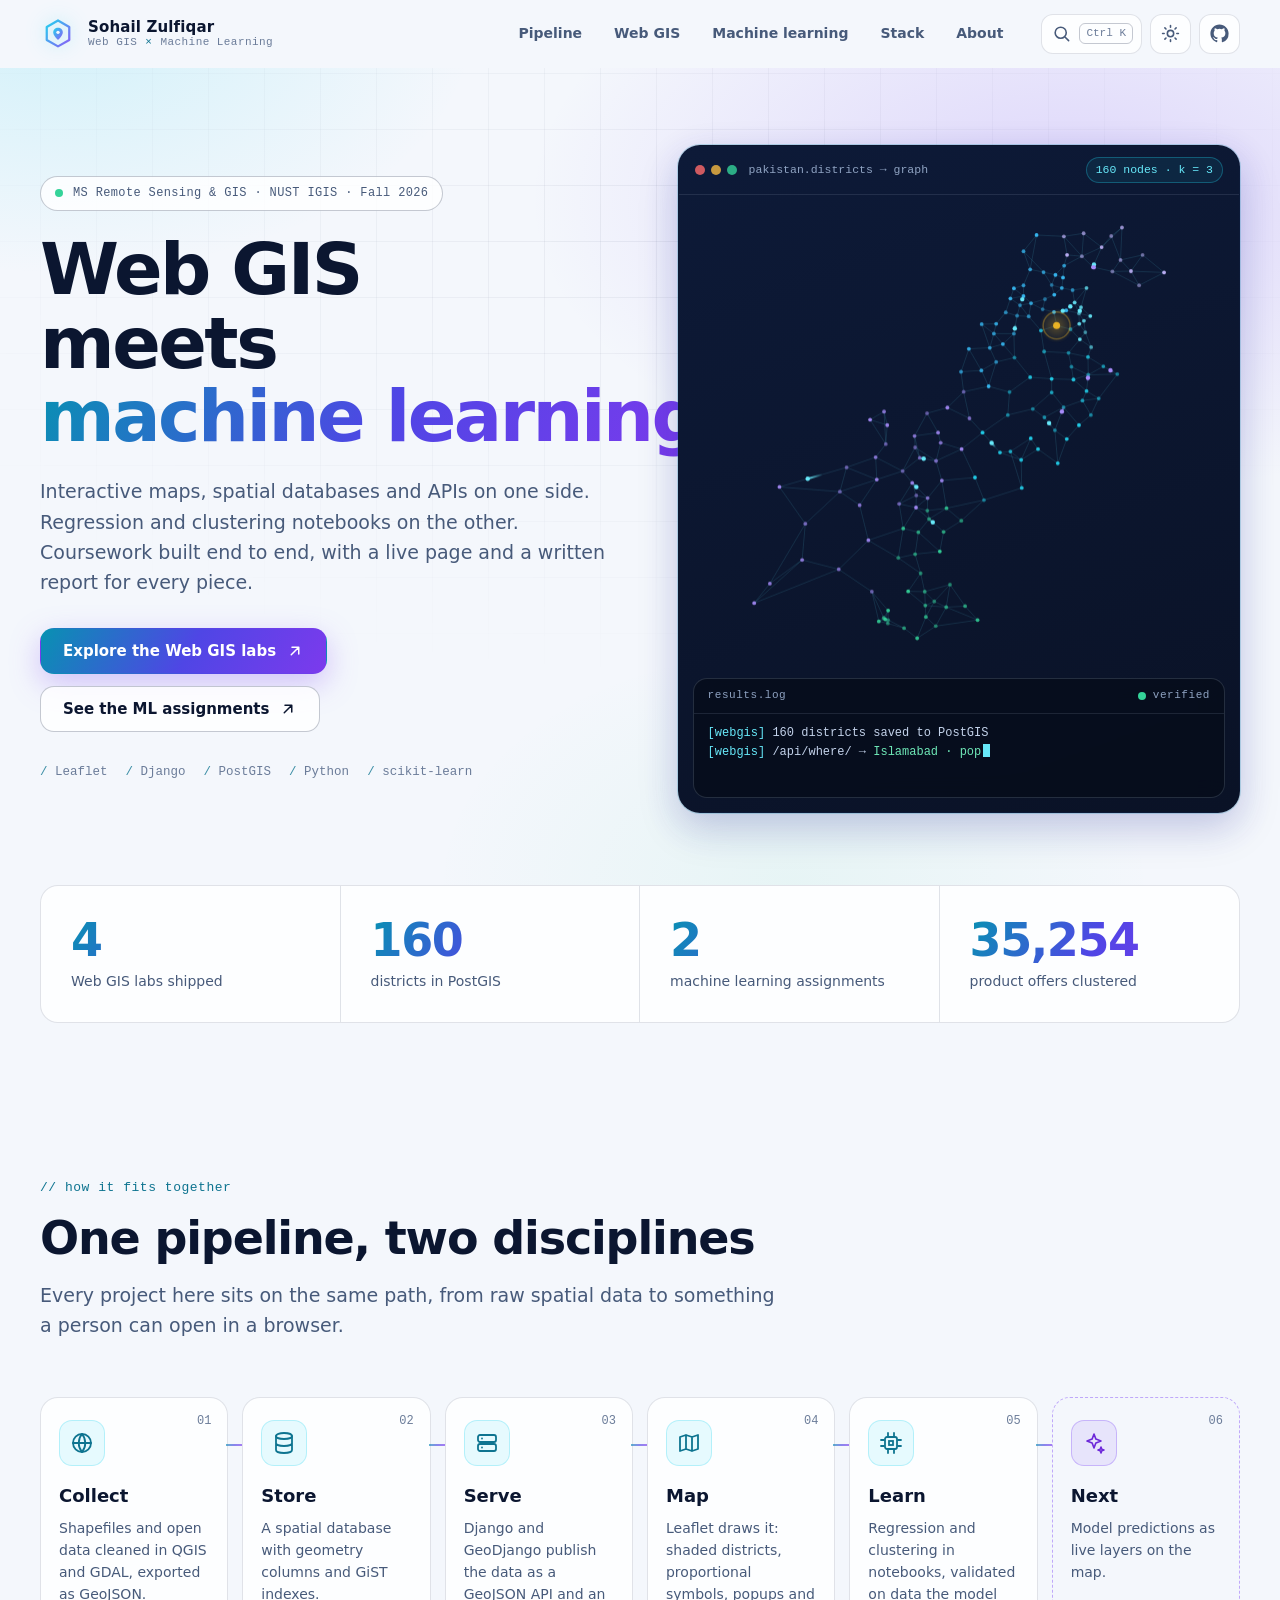
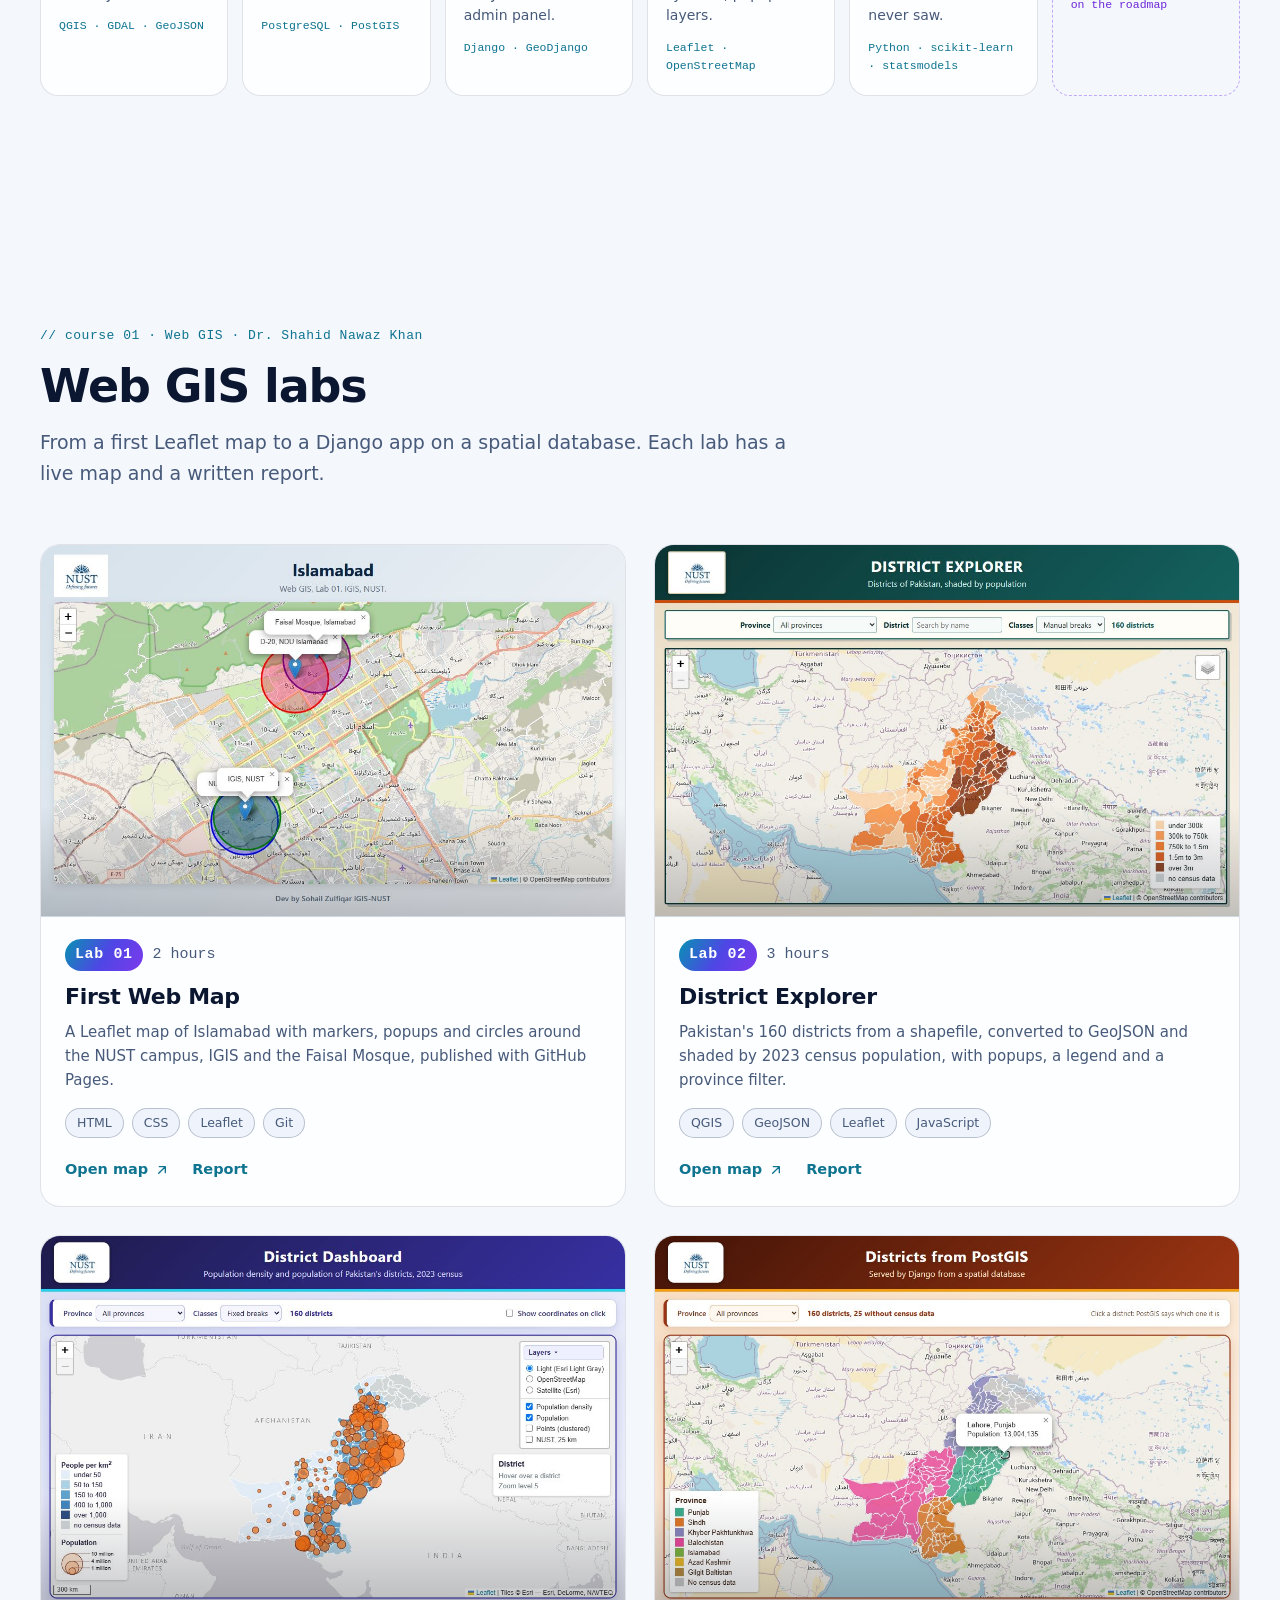
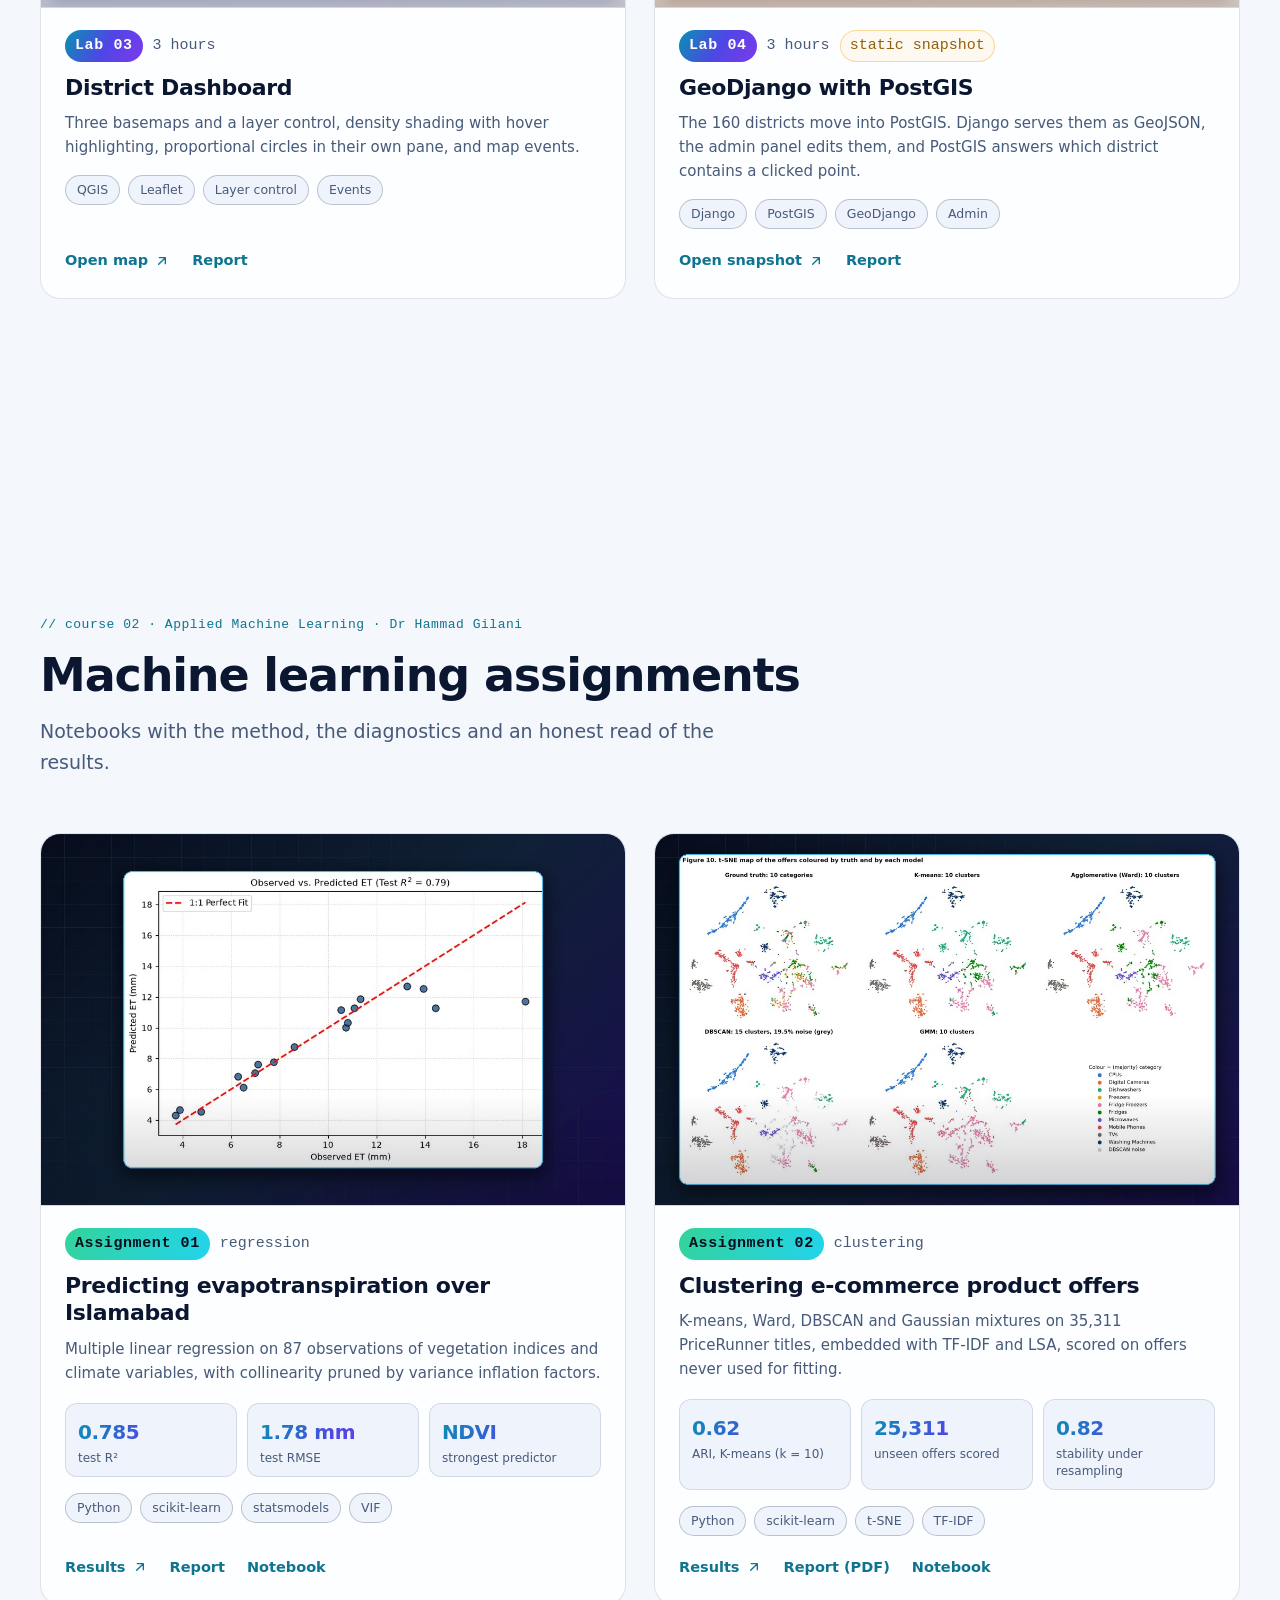
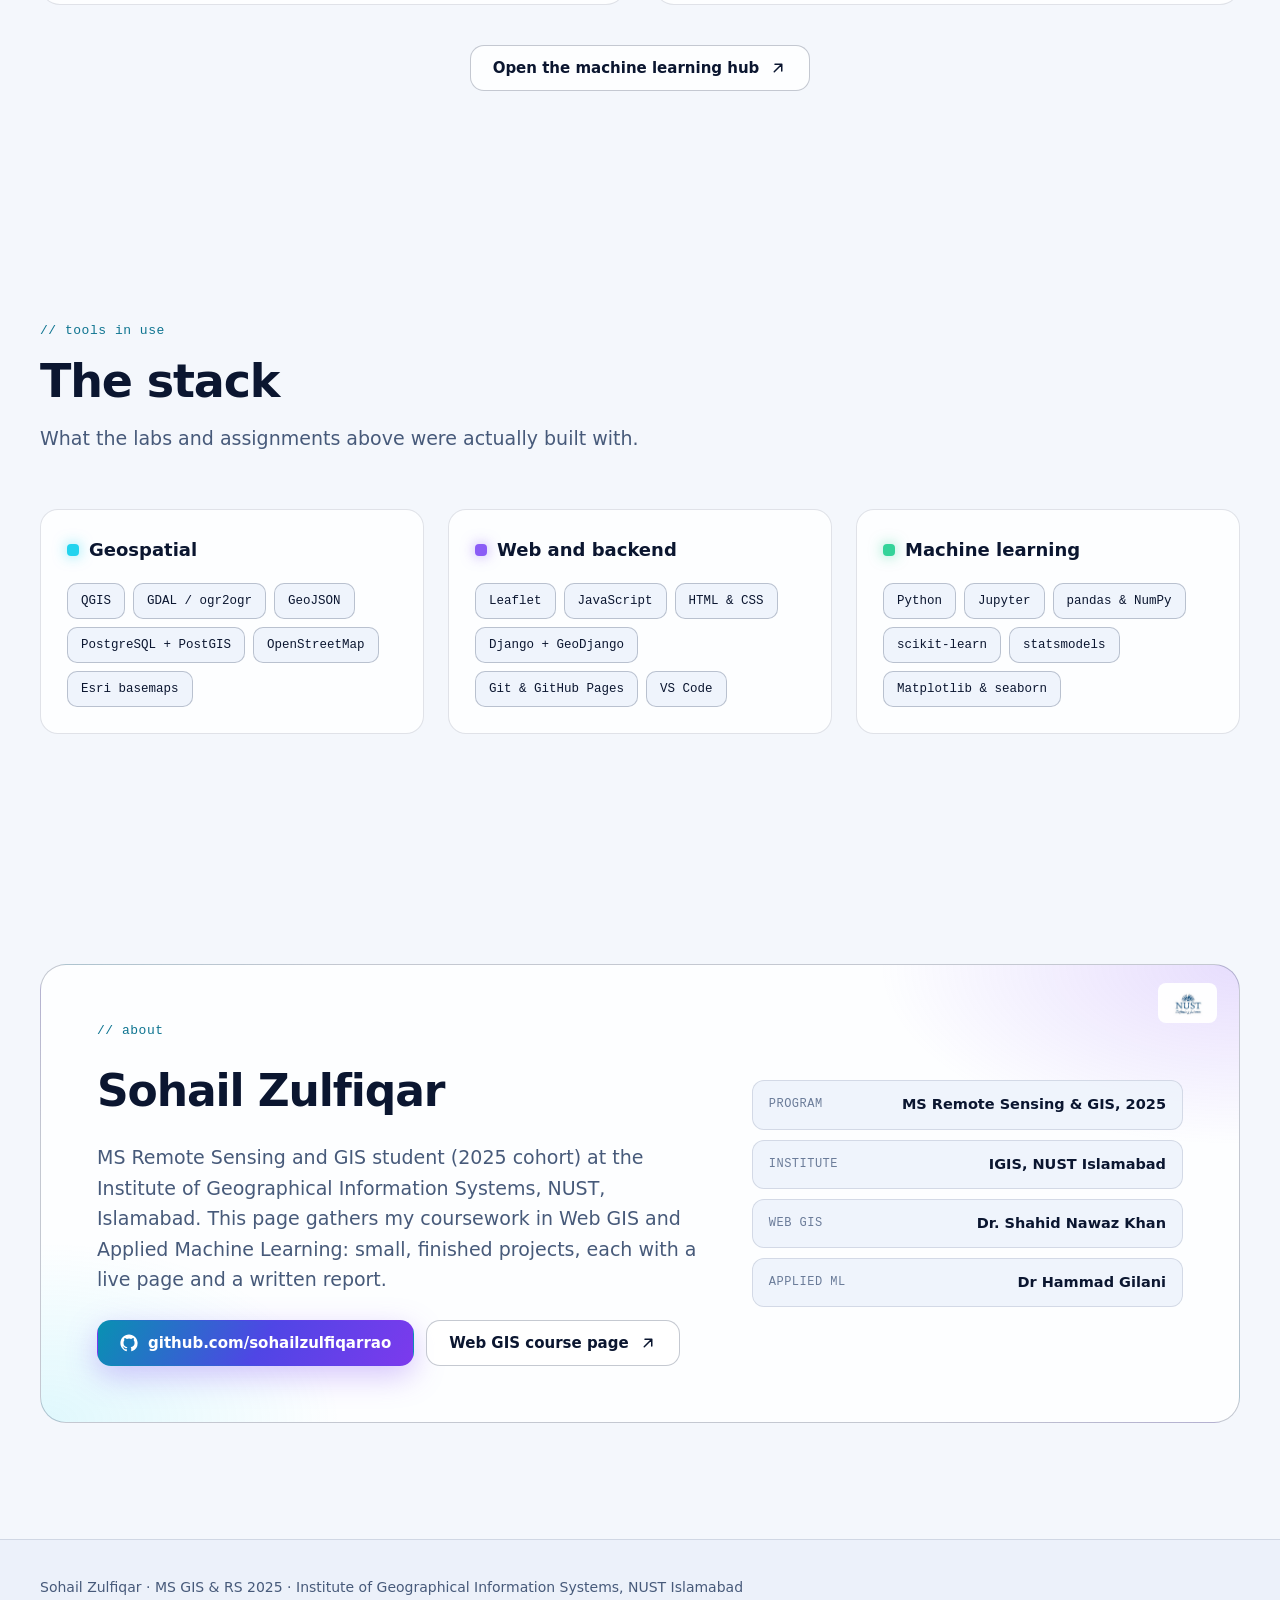
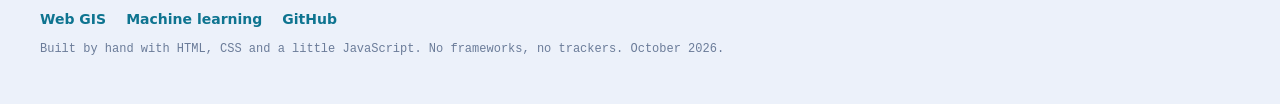
==== commit 1ba4198b: "Add the behaviour: hero graph, results log, theme toggle, reveal, counters and quick jump" ====
--- a/index.html
+++ b/index.html
@@ -418,6 +418,9 @@
    </form>
 </dialog>
 
+<script src="assets/js/points.js"></script>
+<script src="assets/js/network.js" defer></script>
+<script src="assets/js/app.js" defer></script>
 
 </body>
 </html>
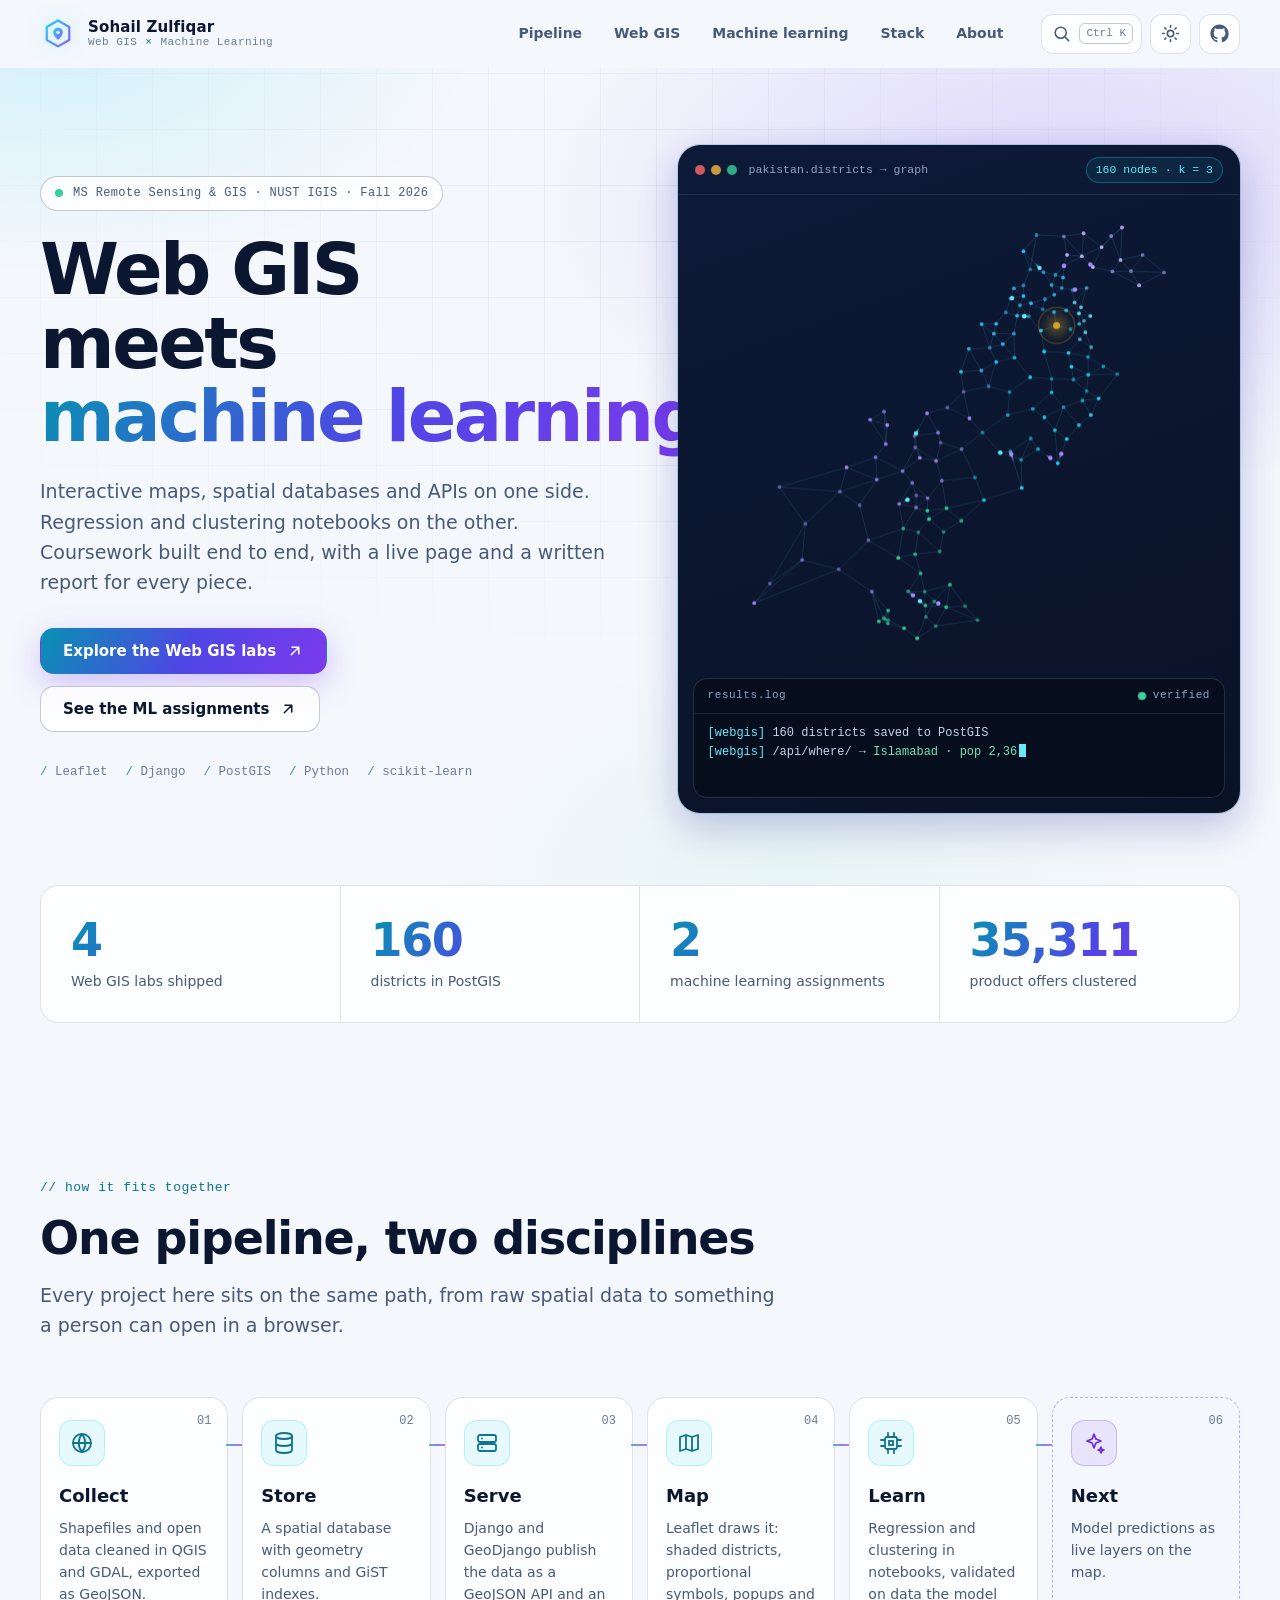
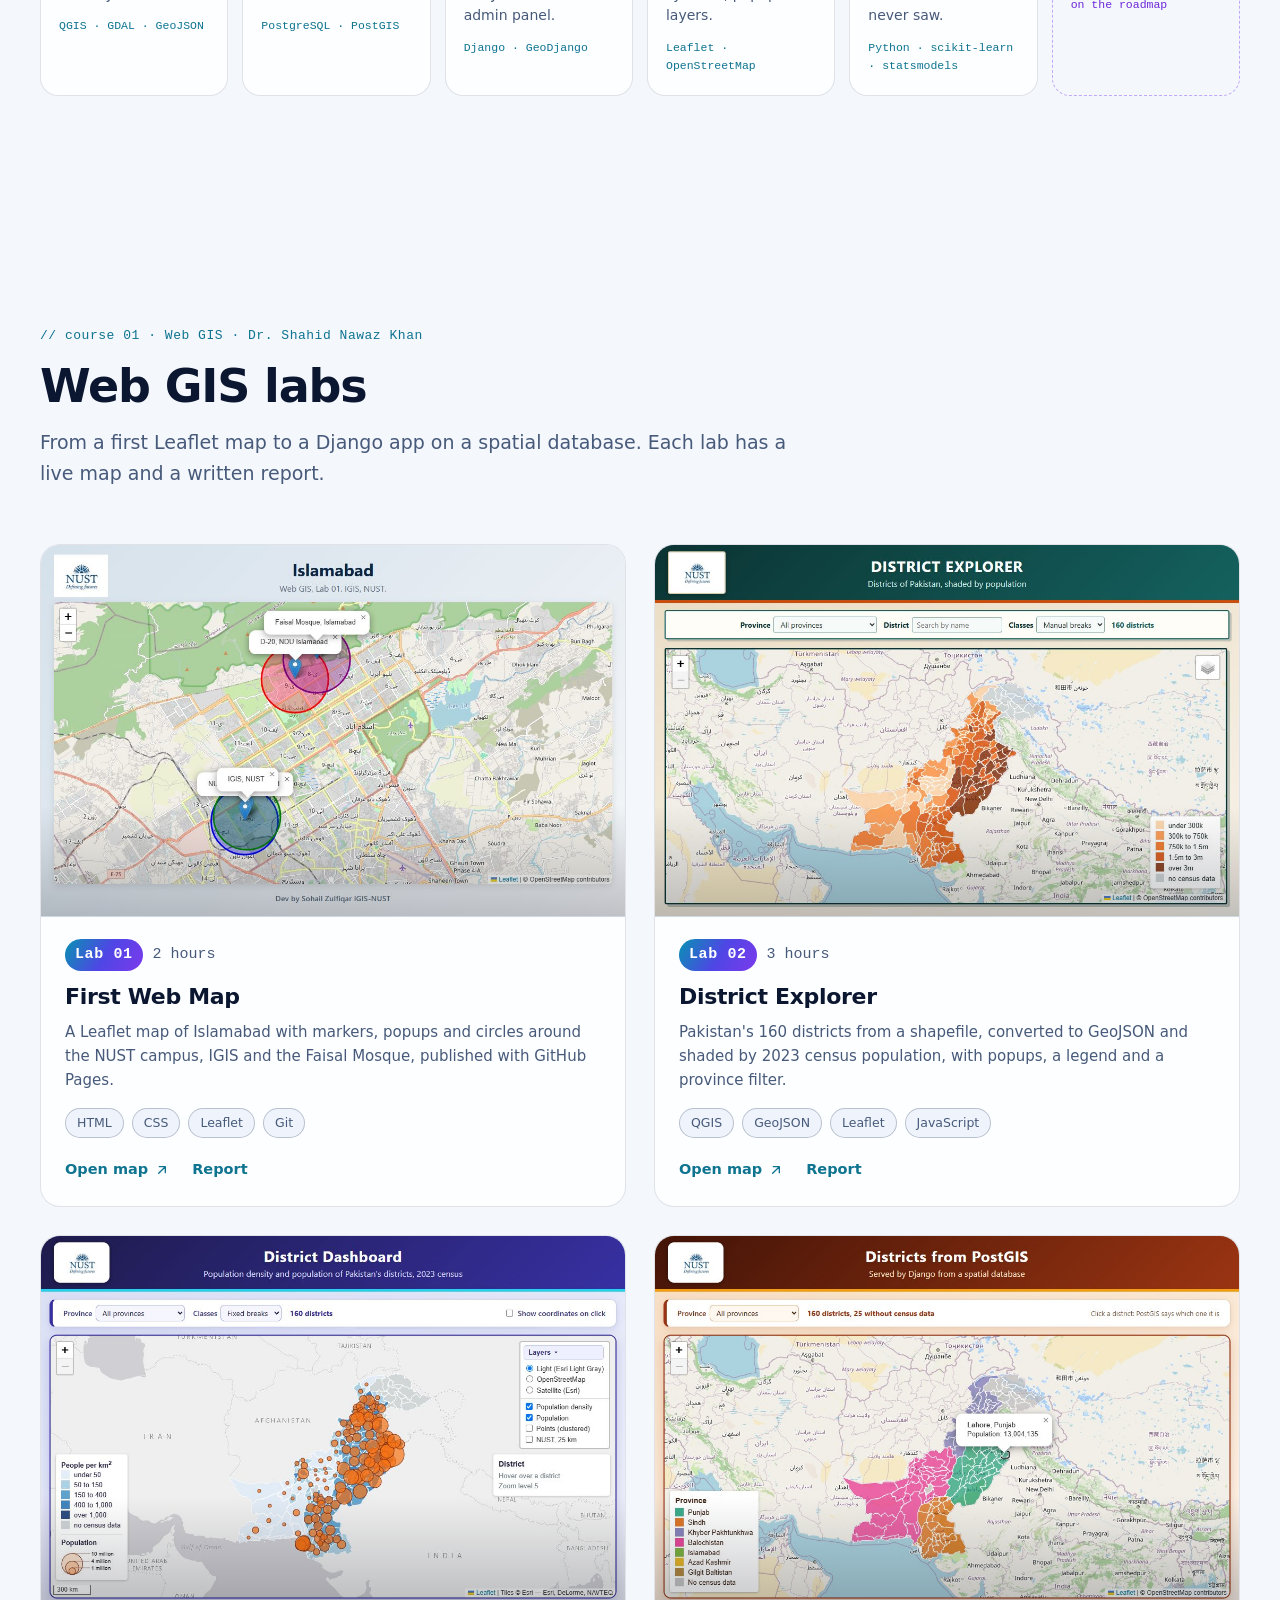
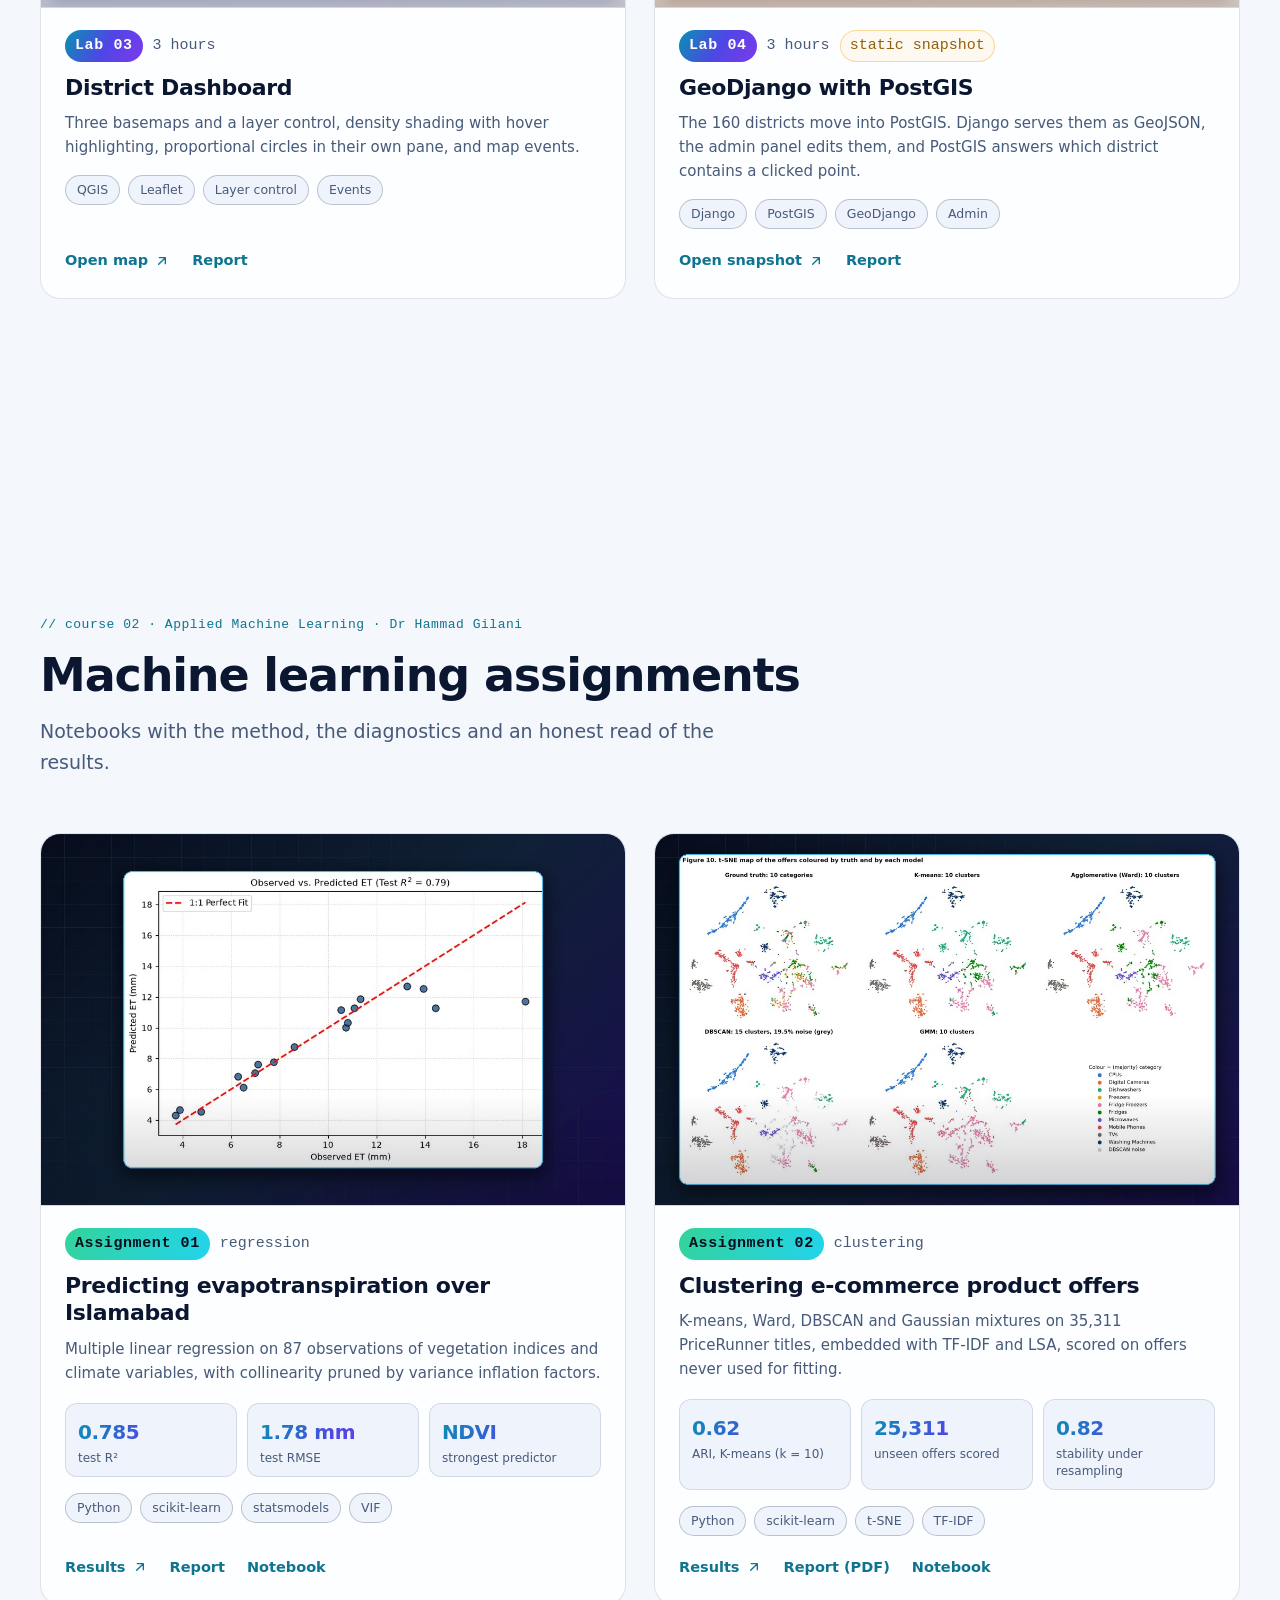
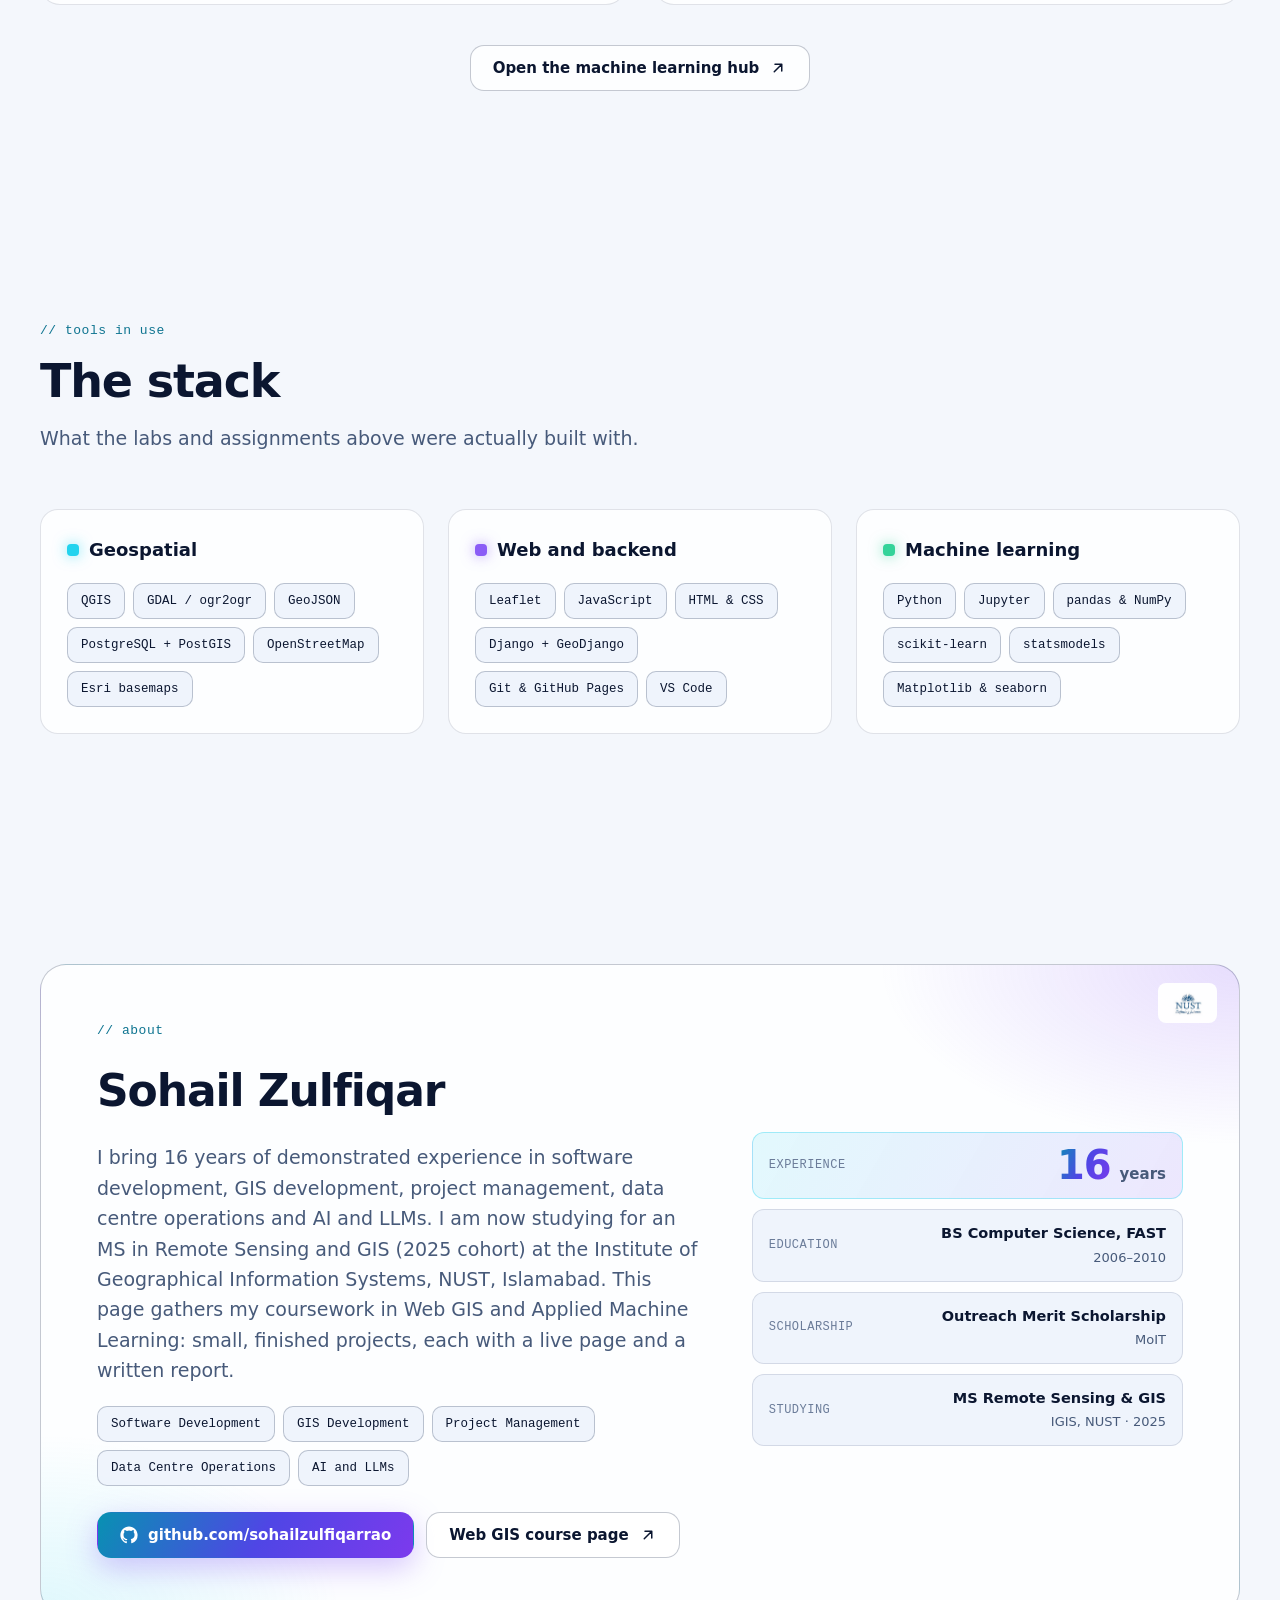
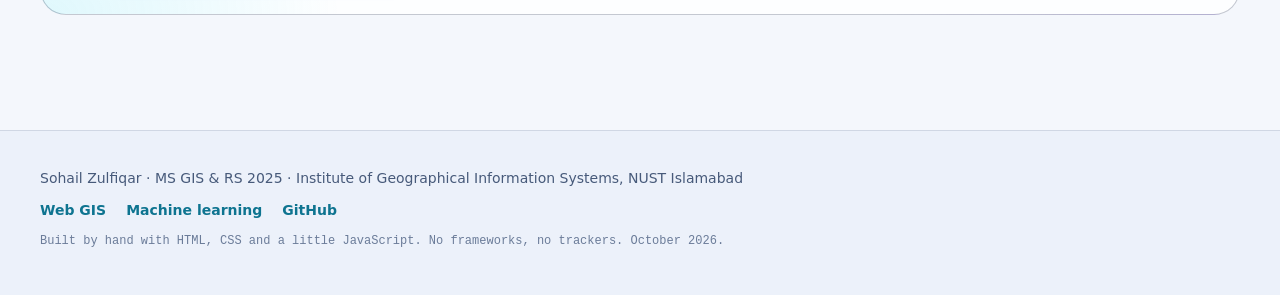
==== commit 6d85e7c3: "About: add the 16 years of experience, the BS in Computer Science from FAST and the MoIT Outreach Me" ====
--- a/index.html
+++ b/index.html
@@ -4,7 +4,7 @@
    <meta charset="utf-8">
    <meta name="viewport" content="width=device-width, initial-scale=1">
    <title>Sohail Zulfiqar · Web GIS × Machine Learning</title>
-   <meta name="description" content="Web GIS and machine learning coursework by Sohail Zulfiqar, MS Remote Sensing and GIS at NUST IGIS: Leaflet maps, Django and PostGIS, regression and clustering notebooks.">
+   <meta name="description" content="Web GIS and machine learning work by Sohail Zulfiqar: 16 years in software and GIS development, now MS Remote Sensing and GIS at NUST IGIS. Leaflet maps, Django and PostGIS, regression and clustering notebooks.">
    <meta name="color-scheme" content="dark light">
    <meta name="theme-color" content="#050912">
    <meta property="og:type" content="website">
@@ -367,10 +367,15 @@
             <p class="kicker">// about</p>
             <h2 id="about-title">Sohail Zulfiqar</h2>
             <p class="lead">
-               MS Remote Sensing and GIS student (2025 cohort) at the Institute of Geographical Information Systems,
-               NUST, Islamabad. This page gathers my coursework in Web GIS and Applied Machine Learning: small, finished
-               projects, each with a live page and a written report.
+               I bring 16 years of demonstrated experience in software development, GIS development, project
+               management, data centre operations and AI and LLMs. I am now studying for an MS in Remote Sensing and
+               GIS (2025 cohort) at the Institute of Geographical Information Systems, NUST, Islamabad. This page gathers
+               my coursework in Web GIS and Applied Machine Learning: small, finished projects, each with a live page
+               and a written report.
             </p>
+            <ul class="chips about-chips" aria-label="Areas of experience">
+               <li>Software Development</li><li>GIS Development</li><li>Project Management</li><li>Data Centre Operations</li><li>AI and LLMs</li>
+            </ul>
             <div class="cta">
                <a class="btn btn-primary" href="https://github.com/sohailzulfiqarrao" target="_blank" rel="noopener">
                   <svg aria-hidden="true"><use href="#i-github"/></svg> github.com/sohailzulfiqarrao
@@ -381,10 +386,10 @@
             </div>
          </div>
          <dl class="about-facts">
-            <div><dt>Program</dt><dd>MS Remote Sensing &amp; GIS, 2025</dd></div>
-            <div><dt>Institute</dt><dd>IGIS, NUST Islamabad</dd></div>
-            <div><dt>Web GIS</dt><dd>Dr. Shahid Nawaz Khan</dd></div>
-            <div><dt>Applied ML</dt><dd>Dr Hammad Gilani</dd></div>
+            <div class="fact-hero"><dt>Experience</dt><dd><strong>16</strong> years</dd></div>
+            <div><dt>Education</dt><dd>BS Computer Science, FAST<br><span>2006–2010</span></dd></div>
+            <div><dt>Scholarship</dt><dd>Outreach Merit Scholarship<br><span>MoIT</span></dd></div>
+            <div><dt>Studying</dt><dd>MS Remote Sensing &amp; GIS<br><span>IGIS, NUST · 2025</span></dd></div>
          </dl>
          <img class="about-logo" src="assets/img/nust-logo.jpg" width="160" height="80" alt="NUST: Defining futures" loading="lazy">
       </div>
--- a/assets/css/style.css
+++ b/assets/css/style.css
@@ -309,6 +309,11 @@
 .about-facts div { display: flex; justify-content: space-between; gap: 16px; padding: 12px 16px; border: 1px solid var(--line); border-radius: 12px; background: var(--surface-2); }
 .about-facts dt { font-family: var(--mono); font-size: 12px; color: var(--dim); letter-spacing: .04em; text-transform: uppercase; align-self: center; }
 .about-facts dd { font-weight: 600; font-size: 14.5px; text-align: right; }
+.about-chips { margin-top: 20px; }
+.about-facts dd span { font-weight: 500; font-size: 13px; color: var(--muted); }
+.about-facts .fact-hero { align-items: center; background: linear-gradient(120deg, rgb(var(--cyan) / .12), rgb(var(--violet) / .14)); border-color: rgb(var(--cyan) / .35); }
+.about-facts .fact-hero dd { font-size: 15px; color: var(--muted); font-weight: 600; }
+.about-facts .fact-hero dd strong { font-size: 40px; line-height: 1; letter-spacing: -.03em; margin-right: 4px; background: var(--grad); -webkit-background-clip: text; background-clip: text; color: transparent; }
 .about-logo { position: absolute; right: 22px; top: 18px; height: 40px; width: auto; border-radius: 8px; background: #fff; padding: 3px 8px; opacity: .95; }
 
 /* ---------- footer ---------- */
@@ -373,6 +378,10 @@
    .brand-text small { display: none; }
    .viz-stage { aspect-ratio: 1 / 1.4; }        /* room for the graph above the log panel */
 }
+@media (max-width: 400px) {
+   .tools a.icon-btn { display: none; }          /* GitHub stays in About, the footer and the quick jump */
+   .tools { gap: 6px; }
+}
 @media (max-width: 460px) {
    .steps { grid-template-columns: 1fr; }
    .viz-stage { aspect-ratio: 1 / 1.5; }
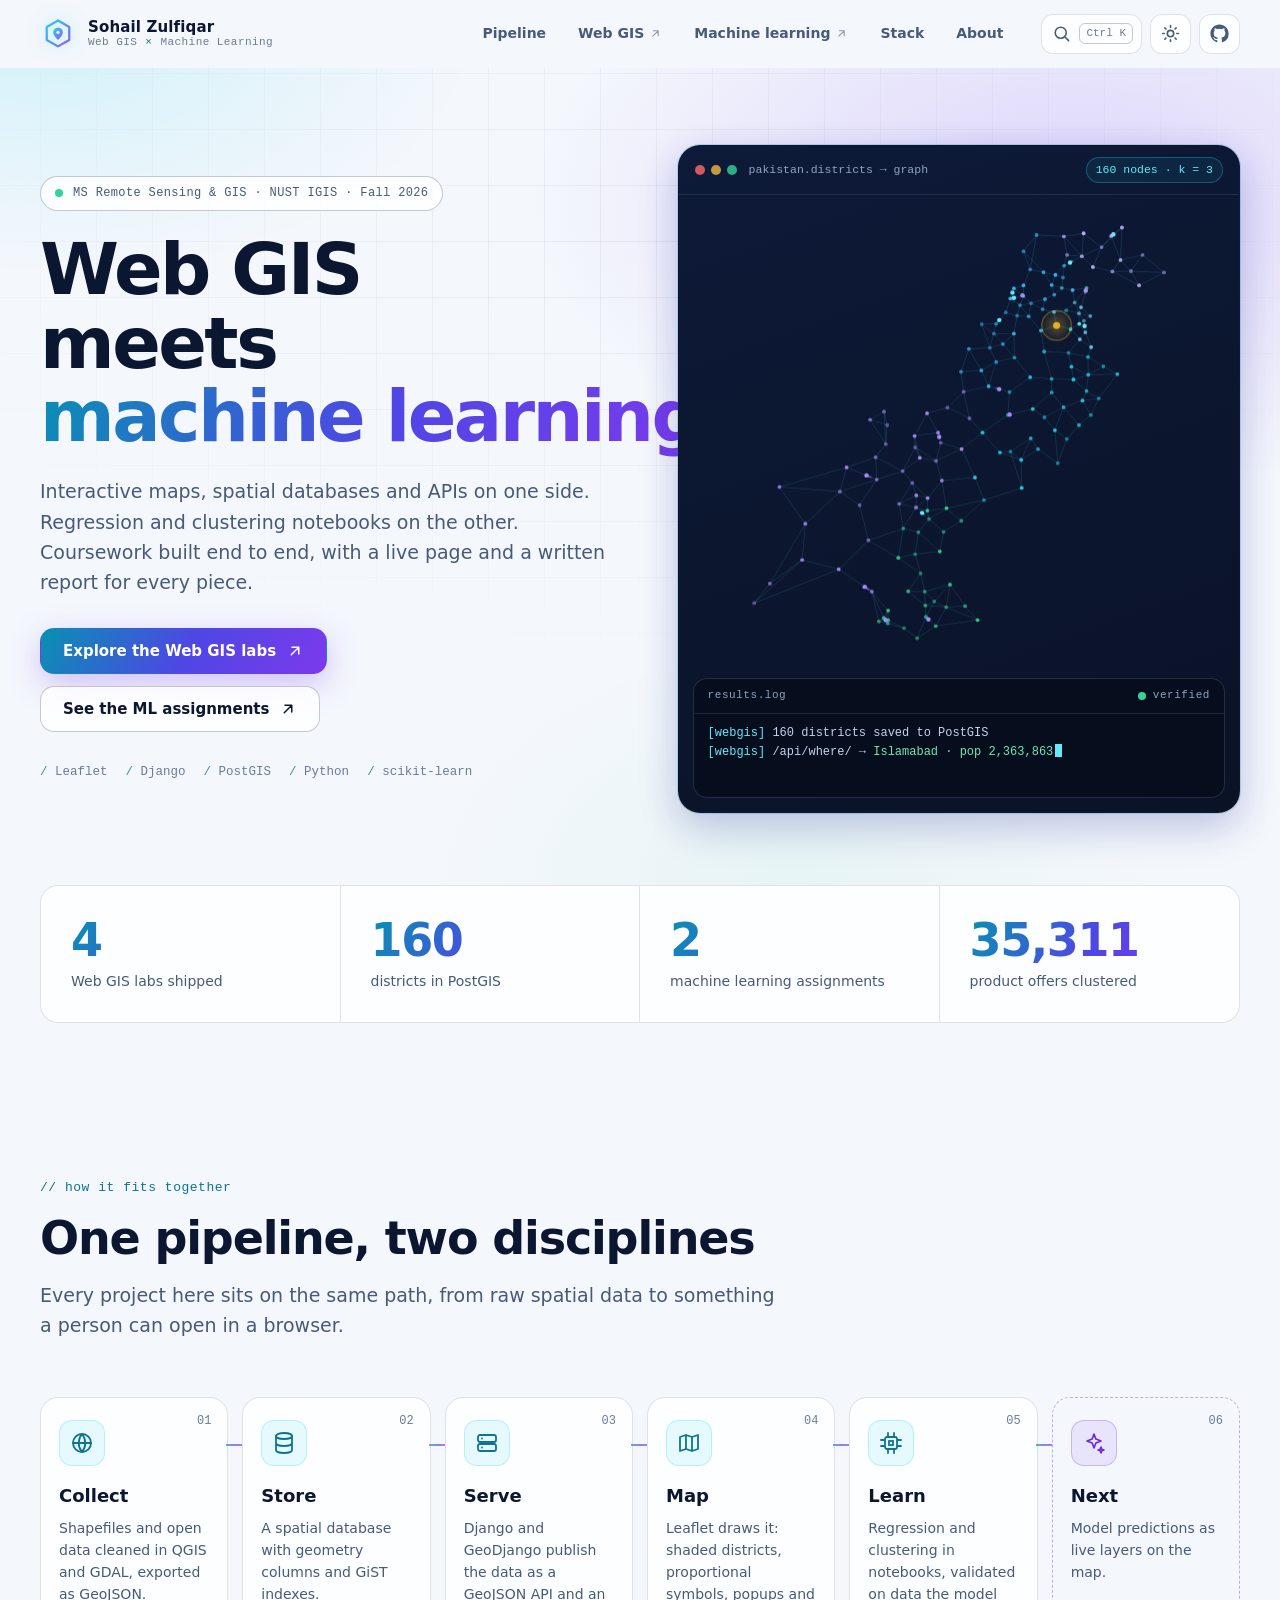
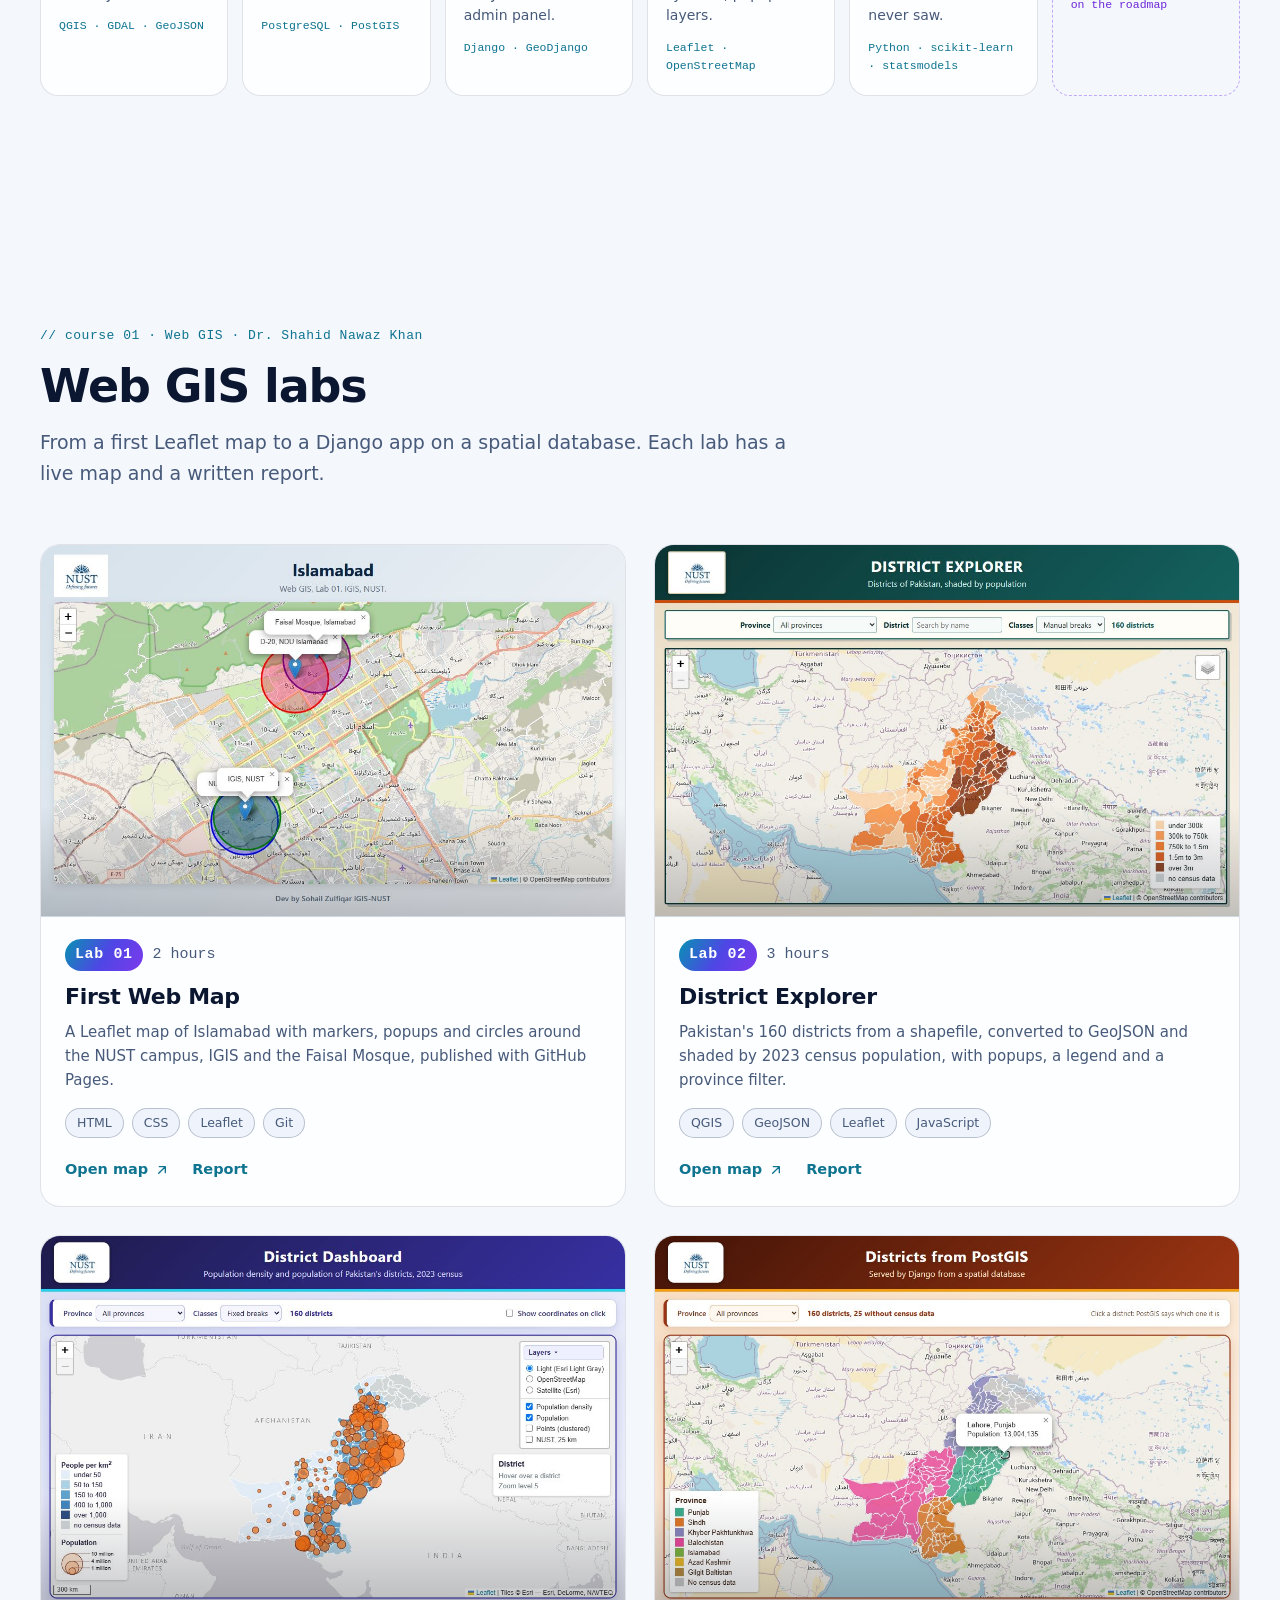
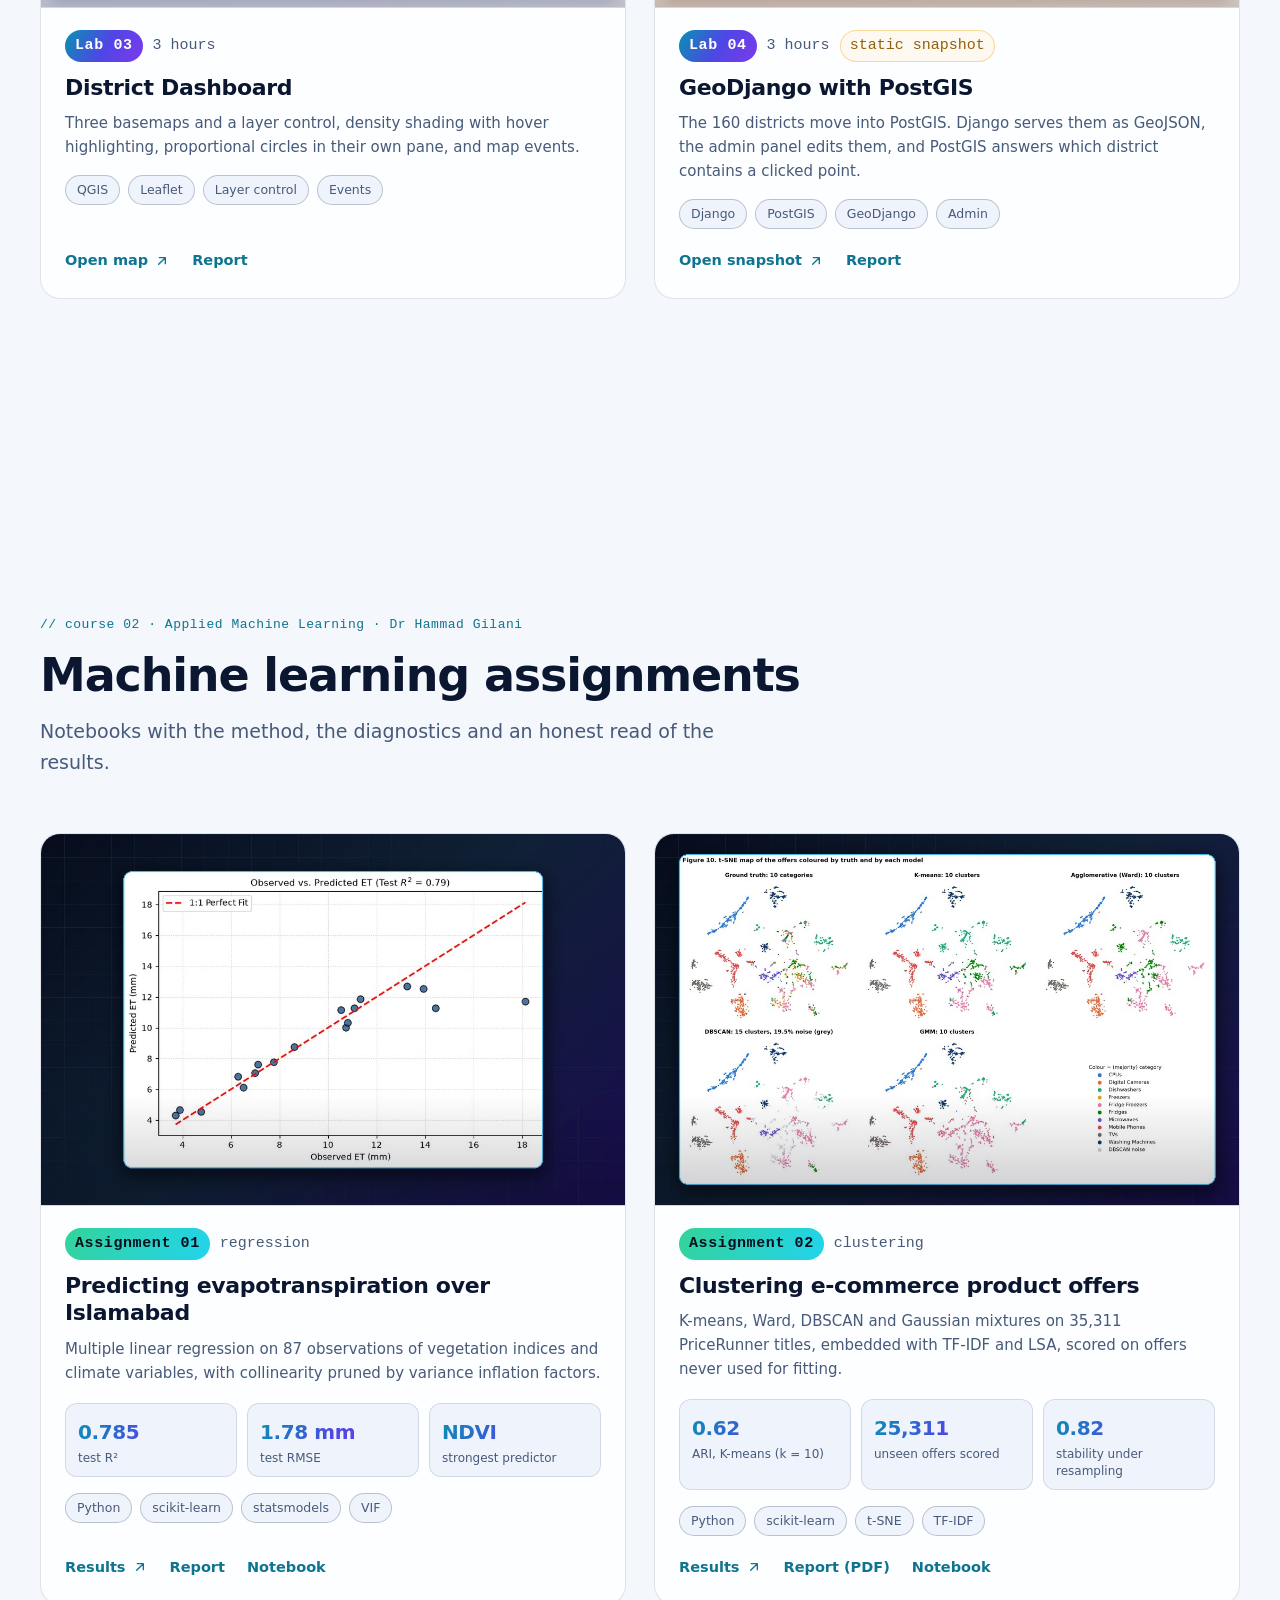
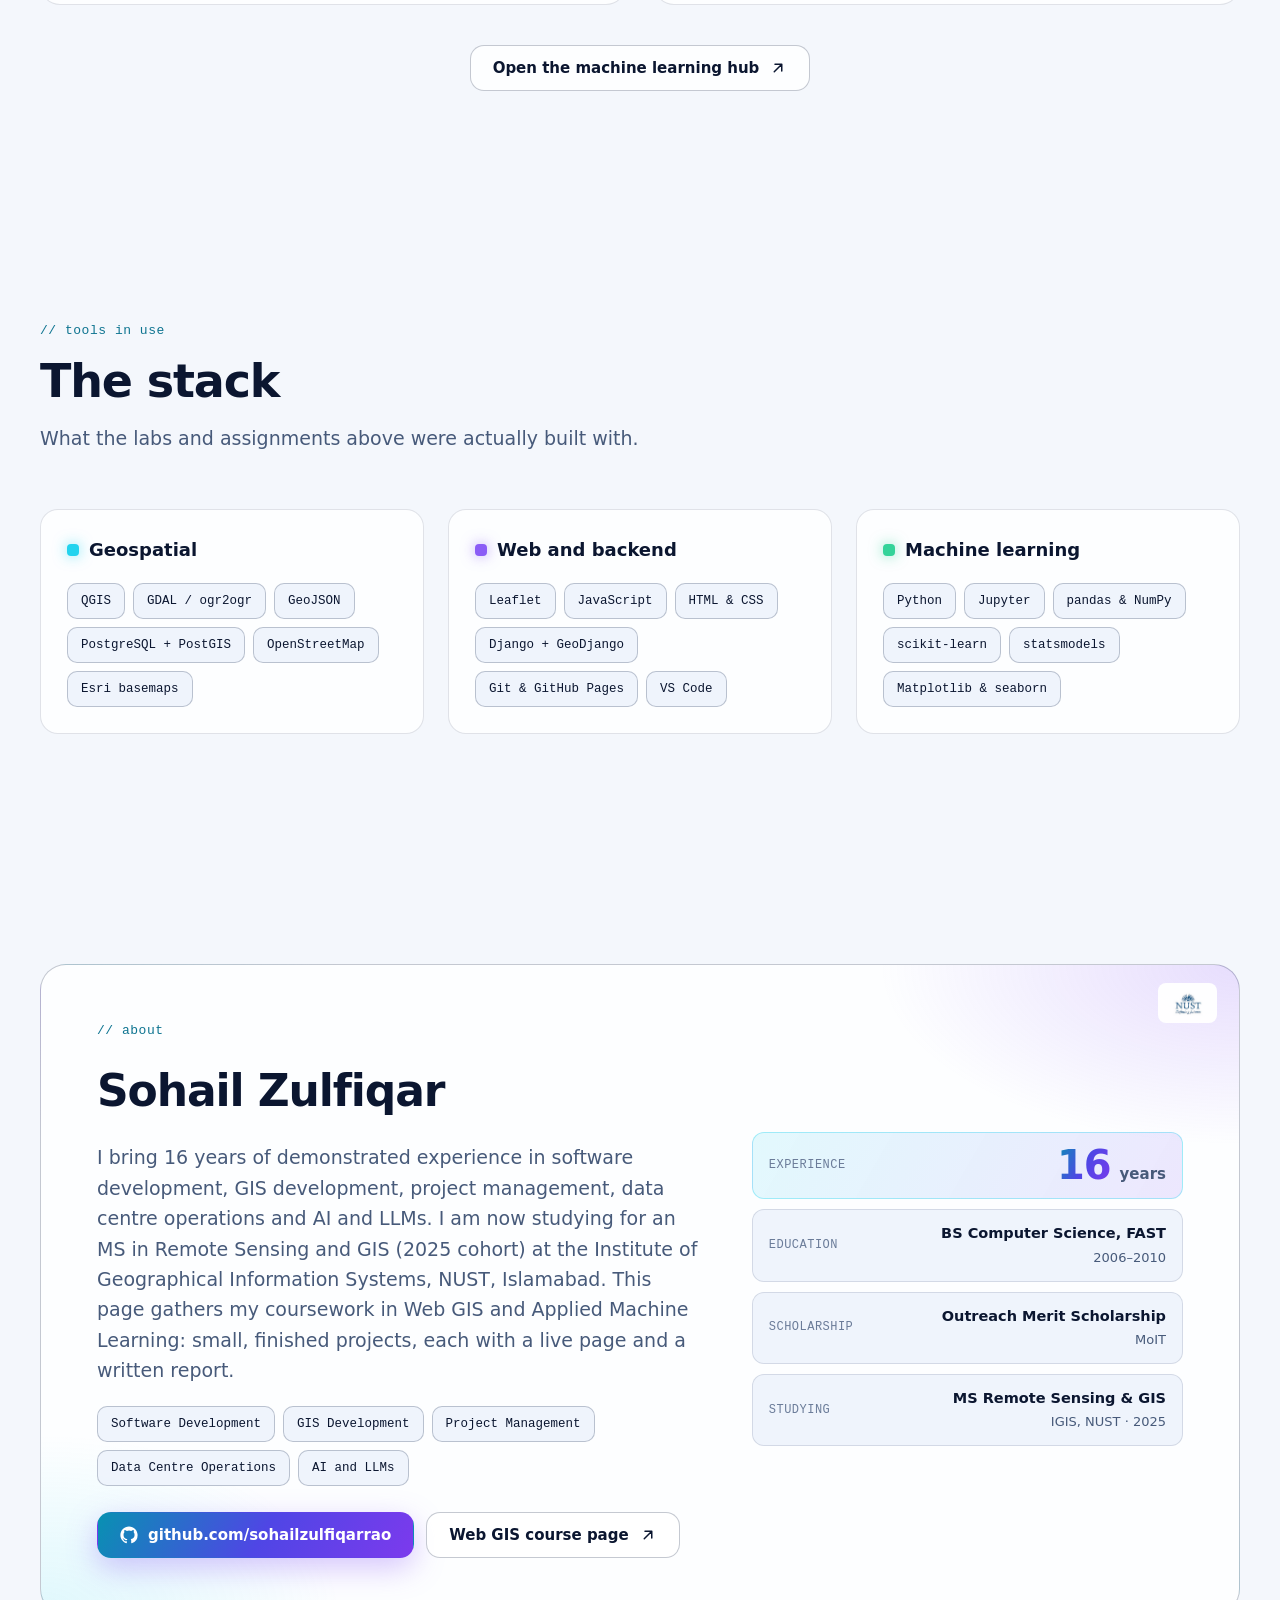
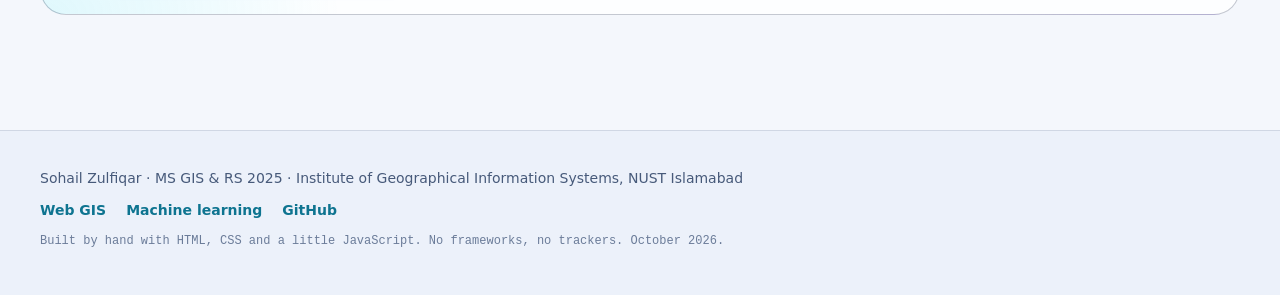
==== commit e8fd0526: "Nav: Web GIS and Machine learning open their hubs, and still highlight while their section is in vie" ====
--- a/index.html
+++ b/index.html
@@ -63,8 +63,8 @@
 
       <nav id="nav" class="nav" aria-label="Sections">
          <a href="#pipeline">Pipeline</a>
-         <a href="#webgis">Web GIS</a>
-         <a href="#ml">Machine learning</a>
+         <a href="https://sohailzulfiqarrao.github.io/webgis-ms25igis-578135/" data-section="webgis" class="nav-out">Web GIS <svg aria-hidden="true"><use href="#i-arrow"/></svg></a>
+         <a href="https://sohailzulfiqarrao.github.io/aml-ms25igis-578135/" data-section="ml" class="nav-out">Machine learning <svg aria-hidden="true"><use href="#i-arrow"/></svg></a>
          <a href="#stack">Stack</a>
          <a href="#about">About</a>
       </nav>
--- a/assets/css/style.css
+++ b/assets/css/style.css
@@ -106,6 +106,10 @@
 .nav a { padding: 8px 14px; border-radius: 10px; font-size: 14px; font-weight: 550; color: var(--muted); transition: color .2s, background .2s; }
 .nav a:hover { color: var(--text); background: var(--surface-2); }
 .nav a.active { color: var(--text); background: rgb(var(--cyan) / .12); box-shadow: inset 0 0 0 1px rgb(var(--cyan) / .25); }
+
+.nav .nav-out { display: inline-flex; align-items: center; gap: 5px; }
+.nav .nav-out svg { width: 13px; height: 13px; opacity: .6; transition: opacity .2s, transform .2s; }
+.nav .nav-out:hover svg { opacity: 1; transform: translate(1px, -1px); }
 
 .tools { display: flex; align-items: center; gap: 8px; }
 .icon-btn {
